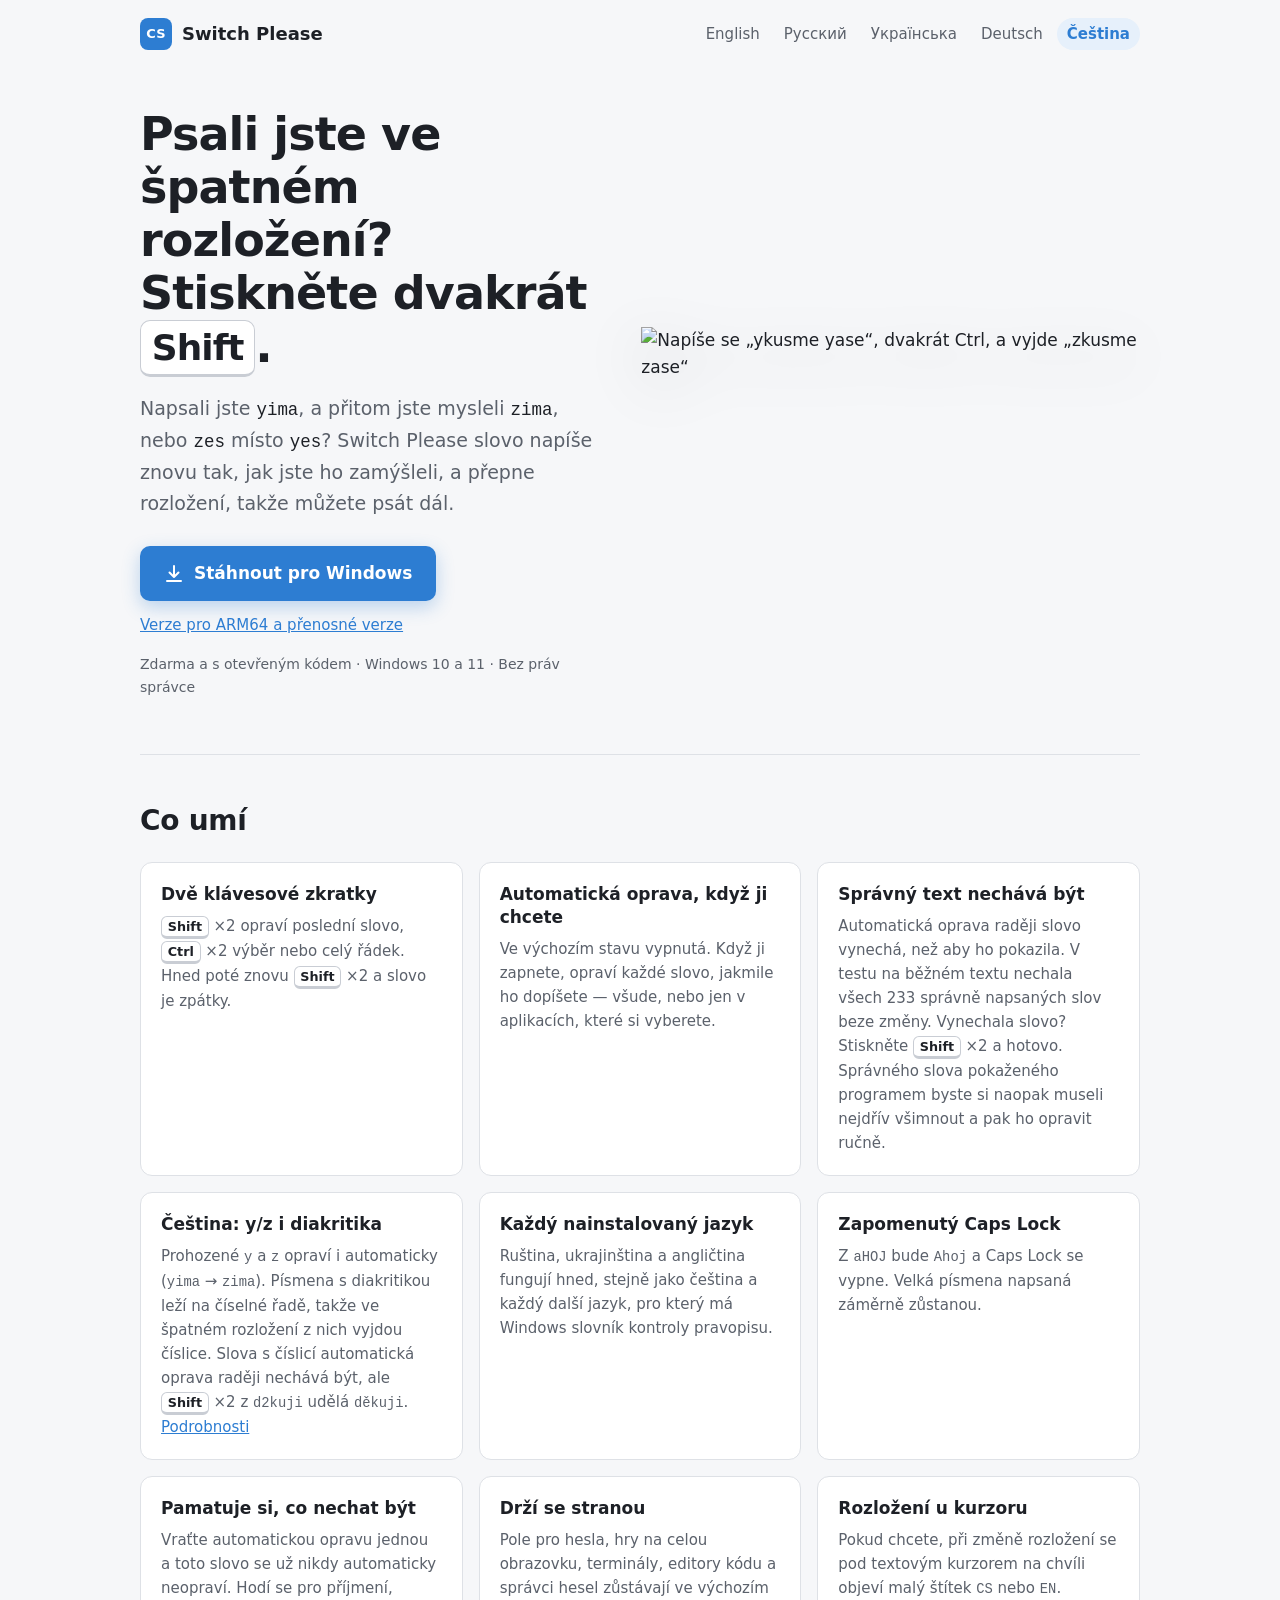
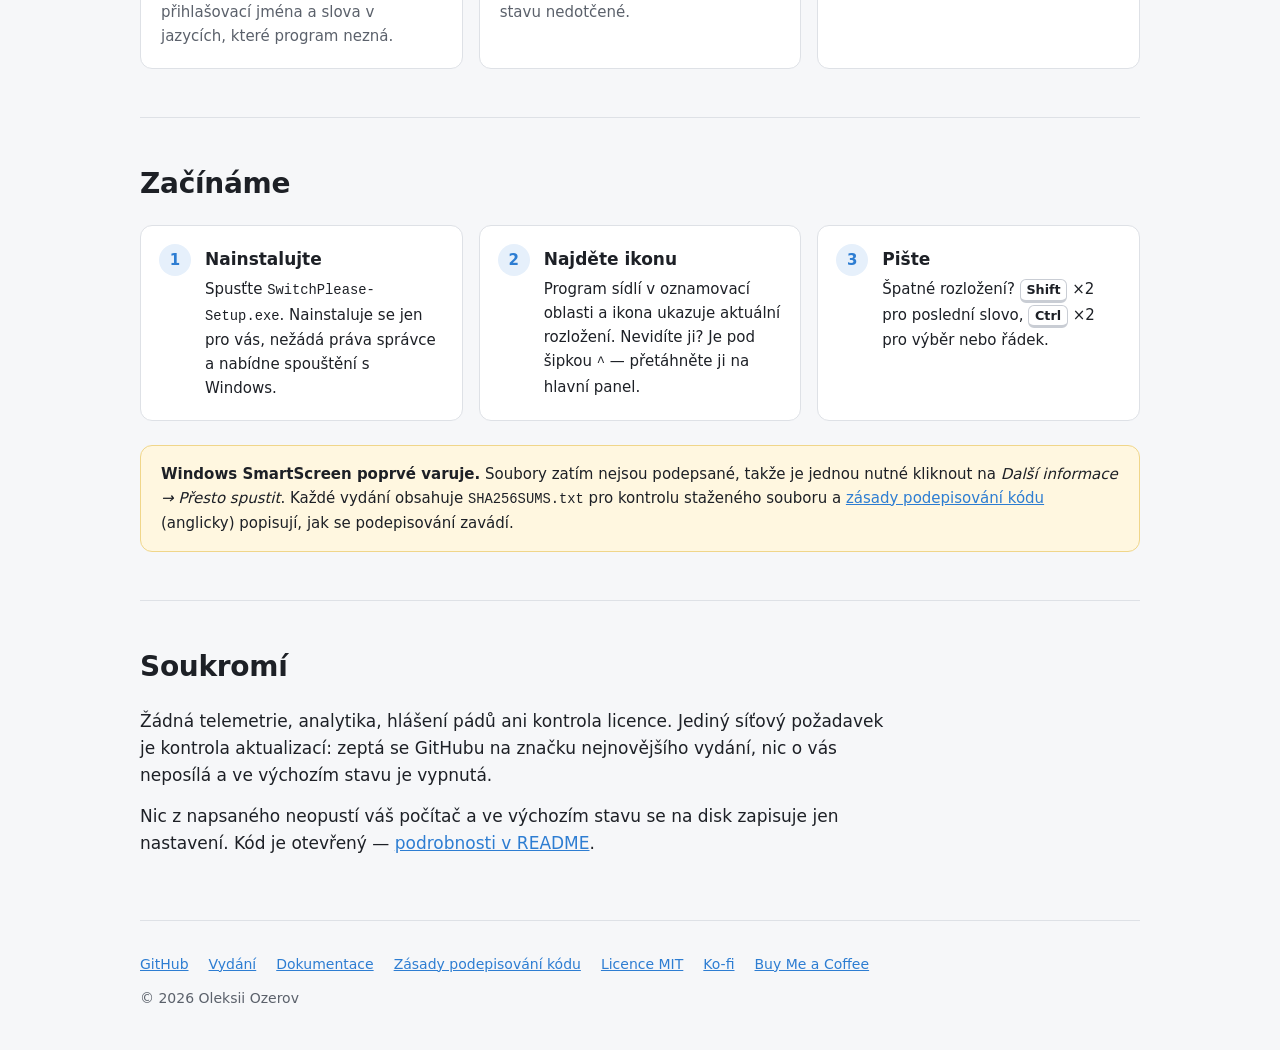
==== site/cs/index.html @ f33a1d44 "Say plainly what a missed word and a spoiled word each cost the typist" ====
<!doctype html>
<html lang="cs">
<head>
<meta charset="utf-8">
<meta name="viewport" content="width=device-width, initial-scale=1">
<meta name="google-site-verification" content="n8A7kf7jkasN96VInCcXb2SZ6gnTZauYquxsC_o03lk">
<title>Switch Please — přepínač rozložení klávesnice pro Windows</title>
<meta name="description" content="Napsali jste yima, a mysleli zima? Stiskněte dvakrát Shift: slovo se napíše znovu tak, jak jste ho zamýšleli, a rozložení se přepne. Zdarma a s otevřeným kódem, pro Windows 10 a 11.">
<link rel="canonical" href="https://marrakesh.github.io/switch-please/cs/">
<link rel="alternate" hreflang="en" href="https://marrakesh.github.io/switch-please/">
<link rel="alternate" hreflang="ru" href="https://marrakesh.github.io/switch-please/ru/">
<link rel="alternate" hreflang="uk" href="https://marrakesh.github.io/switch-please/uk/">
<link rel="alternate" hreflang="de" href="https://marrakesh.github.io/switch-please/de/">
<link rel="alternate" hreflang="cs" href="https://marrakesh.github.io/switch-please/cs/">
<link rel="alternate" hreflang="x-default" href="https://marrakesh.github.io/switch-please/">
<meta property="og:type" content="website">
<meta property="og:locale" content="cs_CZ">
<meta property="og:title" content="Switch Please — přepínač rozložení klávesnice pro Windows">
<meta property="og:description" content="Opraví text napsaný ve špatném rozložení klávesnice. Dvakrát Shift a pište dál.">
<meta property="og:url" content="https://marrakesh.github.io/switch-please/cs/">
<link rel="icon" href="data:image/svg+xml,%3Csvg xmlns='http://www.w3.org/2000/svg' viewBox='0 0 32 32'%3E%3Crect x='1' y='1' width='30' height='30' rx='7' fill='%232D7DD2'/%3E%3Ctext x='16' y='21' font-family='Segoe UI,Arial,sans-serif' font-size='13' font-weight='700' fill='white' text-anchor='middle'%3ECS%3C/text%3E%3C/svg%3E">
<script type="application/ld+json">
{
  "@context": "https://schema.org",
  "@type": "SoftwareApplication",
  "name": "Switch Please",
  "description": "Přepínač rozložení klávesnice pro Windows, který opraví text napsaný ve špatném rozložení. Stiskněte dvakrát Shift: slovo se napíše znovu a rozložení se přepne.",
  "url": "https://marrakesh.github.io/switch-please/cs/",
  "inLanguage": "cs",
  "applicationCategory": "UtilitiesApplication",
  "operatingSystem": "Windows 10, Windows 11",
  "downloadUrl": "https://github.com/marrakesh/switch-please/releases/latest/download/SwitchPlease-Setup.exe",
  "softwareHelp": "https://github.com/marrakesh/switch-please#readme",
  "license": "https://github.com/marrakesh/switch-please/blob/main/LICENSE",
  "isAccessibleForFree": true,
  "offers": { "@type": "Offer", "price": "0", "priceCurrency": "USD" },
  "author": { "@type": "Person", "name": "Oleksii Ozerov" }
}
</script>
<link rel="stylesheet" href="../style.css">
</head>
<body>
<div class="wrap">
  <header class="top">
    <a class="brand" href="./"><span class="logo" aria-hidden="true">CS</span>Switch Please</a>
    <nav aria-label="Jazyk">
      <ul class="languages">
        <li><a href="../" data-language="en" hreflang="en" lang="en">English</a></li>
        <li><a href="../ru/" data-language="ru" hreflang="ru" lang="ru">Русский</a></li>
        <li><a href="../uk/" data-language="uk" hreflang="uk" lang="uk">Українська</a></li>
        <li><a href="../de/" data-language="de" hreflang="de" lang="de">Deutsch</a></li>
        <li><a href="./" data-language="cs" hreflang="cs" aria-current="page">Čeština</a></li>
      </ul>
    </nav>
  </header>

  <main>
    <div class="hero">
      <div>
        <h1>Psali jste ve špatném rozložení? Stiskněte dvakrát <kbd>Shift</kbd>.</h1>
        <p class="lede">Napsali jste <code>yima</code>, a přitom jste mysleli <code>zima</code>, nebo <code>zes</code> místo <code>yes</code>? Switch Please slovo napíše znovu tak, jak jste ho zamýšleli, a přepne rozložení, takže můžete psát dál.</p>
        <div class="actions">
          <a class="download" href="https://github.com/marrakesh/switch-please/releases/latest/download/SwitchPlease-Setup.exe">
            <svg width="20" height="20" viewBox="0 0 20 20" aria-hidden="true"><path d="M10 2v11m0 0-4.5-4.5M10 13l4.5-4.5M3 17h14" fill="none" stroke="currentColor" stroke-width="2" stroke-linecap="round" stroke-linejoin="round"/></svg>
            Stáhnout pro Windows
          </a>
          <a class="other" href="https://github.com/marrakesh/switch-please/releases/latest">Verze pro ARM64 a přenosné verze</a>
        </div>
        <p class="facts">Zdarma a s otevřeným kódem · Windows 10 a 11 · Bez práv správce</p>
      </div>
      <figure class="stage">
        <img src="../demo.cs.svg" width="720" height="220" alt="Napíše se „ykusme yase“, dvakrát Ctrl, a vyjde „zkusme zase“">
      </figure>
    </div>

    <section>
      <h2>Co umí</h2>
      <div class="grid">
        <article class="card">
          <h3>Dvě klávesové zkratky</h3>
          <p><kbd>Shift</kbd> ×2 opraví poslední slovo, <kbd>Ctrl</kbd> ×2 výběr nebo celý řádek. Hned poté znovu <kbd>Shift</kbd> ×2 a slovo je zpátky.</p>
        </article>
        <article class="card">
          <h3>Automatická oprava, když ji chcete</h3>
          <p>Ve výchozím stavu vypnutá. Když ji zapnete, opraví každé slovo, jakmile ho dopíšete — všude, nebo jen v aplikacích, které si vyberete.</p>
        </article>
        <article class="card">
          <h3>Správný text nechává být</h3>
          <p>Automatická oprava raději slovo vynechá, než aby ho pokazila. V testu na běžném textu nechala všech 233 správně napsaných slov beze změny. Vynechala slovo? Stiskněte <kbd>Shift</kbd> ×2 a hotovo. Správného slova pokaženého programem byste si naopak museli nejdřív všimnout a pak ho opravit ručně.</p>
        </article>
        <article class="card">
          <h3>Čeština: y/z i diakritika</h3>
          <p>Prohozené <code>y</code> a <code>z</code> opraví i automaticky (<code>yima</code> → <code>zima</code>). Písmena s diakritikou leží na číselné řadě, takže ve špatném rozložení z nich vyjdou číslice. Slova s číslicí automatická oprava raději nechává být, ale <kbd>Shift</kbd> ×2 z <code>d2kuji</code> udělá <code>děkuji</code>. <a href="https://github.com/marrakesh/switch-please/blob/main/README.cs.md#nejdřív-to-podstatné-pro-češtinu">Podrobnosti</a></p>
        </article>
        <article class="card">
          <h3>Každý nainstalovaný jazyk</h3>
          <p>Ruština, ukrajinština a angličtina fungují hned, stejně jako čeština a každý další jazyk, pro který má Windows slovník kontroly pravopisu.</p>
        </article>
        <article class="card">
          <h3>Zapomenutý Caps Lock</h3>
          <p>Z <code>aHOJ</code> bude <code>Ahoj</code> a Caps Lock se vypne. Velká písmena napsaná záměrně zůstanou.</p>
        </article>
        <article class="card">
          <h3>Pamatuje si, co nechat být</h3>
          <p>Vraťte automatickou opravu jednou a toto slovo se už nikdy automaticky neopraví. Hodí se pro příjmení, přihlašovací jména a slova v jazycích, které program nezná.</p>
        </article>
        <article class="card">
          <h3>Drží se stranou</h3>
          <p>Pole pro hesla, hry na celou obrazovku, terminály, editory kódu a správci hesel zůstávají ve výchozím stavu nedotčené.</p>
        </article>
        <article class="card">
          <h3>Rozložení u kurzoru</h3>
          <p>Pokud chcete, při změně rozložení se pod textovým kurzorem na chvíli objeví malý štítek <code>CS</code> nebo <code>EN</code>.</p>
        </article>
      </div>
    </section>

    <section>
      <h2>Začínáme</h2>
      <ol class="steps">
        <li><strong>Nainstalujte</strong>Spusťte <code>SwitchPlease-Setup.exe</code>. Nainstaluje se jen pro vás, nežádá práva správce a nabídne spouštění s Windows.</li>
        <li><strong>Najděte ikonu</strong>Program sídlí v oznamovací oblasti a ikona ukazuje aktuální rozložení. Nevidíte ji? Je pod šipkou <code>^</code> — přetáhněte ji na hlavní panel.</li>
        <li><strong>Pište</strong>Špatné rozložení? <kbd>Shift</kbd> ×2 pro poslední slovo, <kbd>Ctrl</kbd> ×2 pro výběr nebo řádek.</li>
      </ol>
      <p class="note"><strong>Windows SmartScreen poprvé varuje.</strong> Soubory zatím nejsou podepsané, takže je jednou nutné kliknout na <em>Další informace → Přesto spustit</em>. Každé vydání obsahuje <code>SHA256SUMS.txt</code> pro kontrolu staženého souboru a <a href="https://github.com/marrakesh/switch-please/blob/main/docs/code-signing.md">zásady podepisování kódu</a> (anglicky) popisují, jak se podepisování zavádí.</p>
    </section>

    <section class="privacy">
      <h2>Soukromí</h2>
      <p>Žádná telemetrie, analytika, hlášení pádů ani kontrola licence. Jediný síťový požadavek je kontrola aktualizací: zeptá se GitHubu na značku nejnovějšího vydání, nic o vás neposílá a ve výchozím stavu je vypnutá.</p>
      <p>Nic z napsaného neopustí váš počítač a ve výchozím stavu se na disk zapisuje jen nastavení. Kód je otevřený — <a href="https://github.com/marrakesh/switch-please/blob/main/README.cs.md#soukromí">podrobnosti v README</a>.</p>
    </section>
  </main>

  <footer>
    <ul>
      <li><a href="https://github.com/marrakesh/switch-please">GitHub</a></li>
      <li><a href="https://github.com/marrakesh/switch-please/releases">Vydání</a></li>
      <li><a href="https://github.com/marrakesh/switch-please/blob/main/README.cs.md">Dokumentace</a></li>
      <li><a href="https://github.com/marrakesh/switch-please/blob/main/docs/code-signing.md">Zásady podepisování kódu</a></li>
      <li><a href="https://github.com/marrakesh/switch-please/blob/main/LICENSE">Licence MIT</a></li>
      <li><a href="https://ko-fi.com/marrakeshgtp">Ko-fi</a></li>
      <li><a href="https://www.buymeacoffee.com/marrakesh">Buy Me a Coffee</a></li>
    </ul>
    <p>© 2026 Oleksii Ozerov</p>
  </footer>
</div>
<script>
  document.querySelectorAll("[data-language]").forEach(function (link) {
    link.addEventListener("click", function () {
      try {
        localStorage.setItem("switch-please-language", link.getAttribute("data-language"));
      } catch (e) {
      }
    });
  });
</script>
</body>
</html>
---- site/style.css ----
/*
  The site of Switch Please: one page per language, no scripts beyond remembering the chosen
  language, and nothing loaded from anywhere else. A program whose selling point includes "no
  telemetry" does not get to have a page that phones a font server or an analytics service.

  The accent is the application's own, the blue of the tray icon, and the demonstration is the
  same drawing the READMEs show, copied in from docs/ when the site is built.
*/

:root {
  --accent: #2d7dd2;
  --accent-strong: #1f63ad;
  --accent-soft: #e6f0fb;
  --text: #1d2026;
  --muted: #5b616b;
  --surface: #ffffff;
  --page: #f6f7f9;
  --border: #dee1e6;
  --key: #ffffff;
  --key-edge: #c9cdd4;
  --warning: #fff7e0;
  --warning-border: #f0d68a;
  --radius: 12px;
  color-scheme: light;
}

@media (prefers-color-scheme: dark) {
  :root {
    --accent: #4c9ae8;
    --accent-strong: #6eb0f0;
    --accent-soft: #1d2a3a;
    --text: #e6e8eb;
    --muted: #a3a9b3;
    --surface: #24262a;
    --page: #1b1d21;
    --border: #3c3f45;
    --key: #2f3237;
    --key-edge: #4a4e55;
    --warning: #2e2915;
    --warning-border: #6b5a22;
    color-scheme: dark;
  }
}

* {
  box-sizing: border-box;
}

html {
  -webkit-text-size-adjust: 100%;
}

body {
  margin: 0;
  background: var(--page);
  color: var(--text);
  font: 17px/1.6 "Segoe UI Variable Text", "Segoe UI", system-ui, -apple-system, Roboto, "Helvetica Neue", Arial, sans-serif;
}

a {
  color: var(--accent);
}

a:hover {
  color: var(--accent-strong);
}

.wrap {
  max-width: 1040px;
  margin: 0 auto;
  padding: 0 20px;
}

/* Header */

.top {
  display: flex;
  align-items: center;
  justify-content: space-between;
  gap: 16px;
  flex-wrap: wrap;
  padding: 18px 0;
}

.brand {
  display: inline-flex;
  align-items: center;
  gap: 10px;
  color: var(--text);
  font-weight: 600;
  font-size: 18px;
  text-decoration: none;
}

.brand:hover {
  color: var(--text);
}

.logo {
  display: inline-grid;
  place-items: center;
  width: 32px;
  height: 32px;
  border-radius: 8px;
  background: #2d7dd2;
  color: #fff;
  font-size: 13px;
  font-weight: 700;
  letter-spacing: 0.02em;
}

.languages {
  display: flex;
  flex-wrap: wrap;
  gap: 4px;
  margin: 0;
  padding: 0;
  list-style: none;
  font-size: 15px;
}

.languages a {
  display: block;
  padding: 4px 10px;
  border-radius: 999px;
  color: var(--muted);
  text-decoration: none;
}

.languages a:hover {
  background: var(--accent-soft);
  color: var(--text);
}

.languages a[aria-current="page"] {
  background: var(--accent-soft);
  color: var(--accent);
  font-weight: 600;
}

/* First screen */

.hero {
  display: grid;
  grid-template-columns: minmax(0, 1fr) minmax(0, 1.1fr);
  gap: 48px;
  align-items: center;
  padding: 40px 0 56px;
}

.hero h1 {
  margin: 0 0 16px;
  font-size: clamp(32px, 5vw, 46px);
  line-height: 1.15;
  letter-spacing: -0.02em;
}

.lede {
  margin: 0 0 28px;
  color: var(--muted);
  font-size: 19px;
}

.lede code {
  color: var(--text);
}

.actions {
  display: flex;
  flex-wrap: wrap;
  align-items: center;
  gap: 12px 20px;
}

.download {
  display: inline-flex;
  align-items: center;
  gap: 10px;
  padding: 14px 24px;
  border-radius: 10px;
  background: #2d7dd2;
  color: #fff;
  font-weight: 600;
  text-decoration: none;
  box-shadow: 0 6px 18px rgba(45, 125, 210, 0.3);
}

.download:hover {
  background: #1f63ad;
  color: #fff;
}

.download svg {
  flex: none;
}

.other {
  font-size: 15px;
}

.facts {
  margin: 16px 0 0;
  color: var(--muted);
  font-size: 14px;
}

.stage {
  margin: 0;
}

/* The demonstration draws its own window, rounded corners included, so the shadow follows
   its shape rather than a box around it. */
.stage img {
  display: block;
  width: 100%;
  height: auto;
  filter: drop-shadow(0 16px 28px rgba(0, 0, 0, 0.22));
}

kbd {
  display: inline-block;
  min-width: 1.6em;
  padding: 0 0.45em;
  border: 1px solid var(--key-edge);
  border-bottom-width: 3px;
  border-radius: 6px;
  background: var(--key);
  color: var(--text);
  font: inherit;
  font-size: 0.85em;
  font-weight: 600;
  line-height: 1.5;
  text-align: center;
  white-space: nowrap;
}

h1 kbd {
  padding: 0 0.3em;
  border-radius: 10px;
  font-size: 0.78em;
  vertical-align: 0.06em;
}

code {
  font-family: Consolas, "Cascadia Mono", ui-monospace, monospace;
  font-size: 0.92em;
}

/* Sections */

section {
  padding: 48px 0;
  border-top: 1px solid var(--border);
}

h2 {
  margin: 0 0 24px;
  font-size: 28px;
  line-height: 1.25;
  letter-spacing: -0.01em;
}

.grid {
  display: grid;
  grid-template-columns: repeat(3, minmax(0, 1fr));
  gap: 16px;
}

.card {
  padding: 20px;
  border: 1px solid var(--border);
  border-radius: var(--radius);
  background: var(--surface);
}

.card h3 {
  margin: 0 0 8px;
  font-size: 17px;
  line-height: 1.35;
}

.card p {
  margin: 0;
  color: var(--muted);
  font-size: 15px;
}

.steps {
  display: grid;
  grid-template-columns: repeat(3, minmax(0, 1fr));
  gap: 16px;
  margin: 0;
  padding: 0;
  list-style: none;
  counter-reset: step;
}

.steps li {
  position: relative;
  padding: 20px 20px 20px 64px;
  border: 1px solid var(--border);
  border-radius: var(--radius);
  background: var(--surface);
  font-size: 15px;
  counter-increment: step;
}

.steps li::before {
  content: counter(step);
  position: absolute;
  top: 18px;
  left: 18px;
  display: grid;
  place-items: center;
  width: 32px;
  height: 32px;
  border-radius: 50%;
  background: var(--accent-soft);
  color: var(--accent);
  font-weight: 700;
}

.steps strong {
  display: block;
  margin-bottom: 4px;
  font-size: 17px;
}

.note {
  margin: 24px 0 0;
  padding: 16px 20px;
  border: 1px solid var(--warning-border);
  border-radius: var(--radius);
  background: var(--warning);
  font-size: 15px;
}

.privacy p {
  max-width: 760px;
  margin: 0 0 14px;
}

/* Footer */

footer {
  padding: 32px 0 48px;
  border-top: 1px solid var(--border);
  color: var(--muted);
  font-size: 14px;
}

footer ul {
  display: flex;
  flex-wrap: wrap;
  gap: 8px 20px;
  margin: 0 0 12px;
  padding: 0;
  list-style: none;
}

footer p {
  margin: 0;
}

@media (max-width: 820px) {
  .hero {
    grid-template-columns: minmax(0, 1fr);
    gap: 32px;
    padding: 24px 0 40px;
  }

  .grid {
    grid-template-columns: repeat(2, minmax(0, 1fr));
  }

  .steps {
    grid-template-columns: minmax(0, 1fr);
  }
}

@media (max-width: 480px) {
  .wrap {
    padding: 0 16px;
  }

  .lede {
    font-size: 17px;
  }

  .download {
    width: 100%;
    justify-content: center;
  }

  .grid {
    grid-template-columns: minmax(0, 1fr);
  }

  section {
    padding: 36px 0;
  }
}
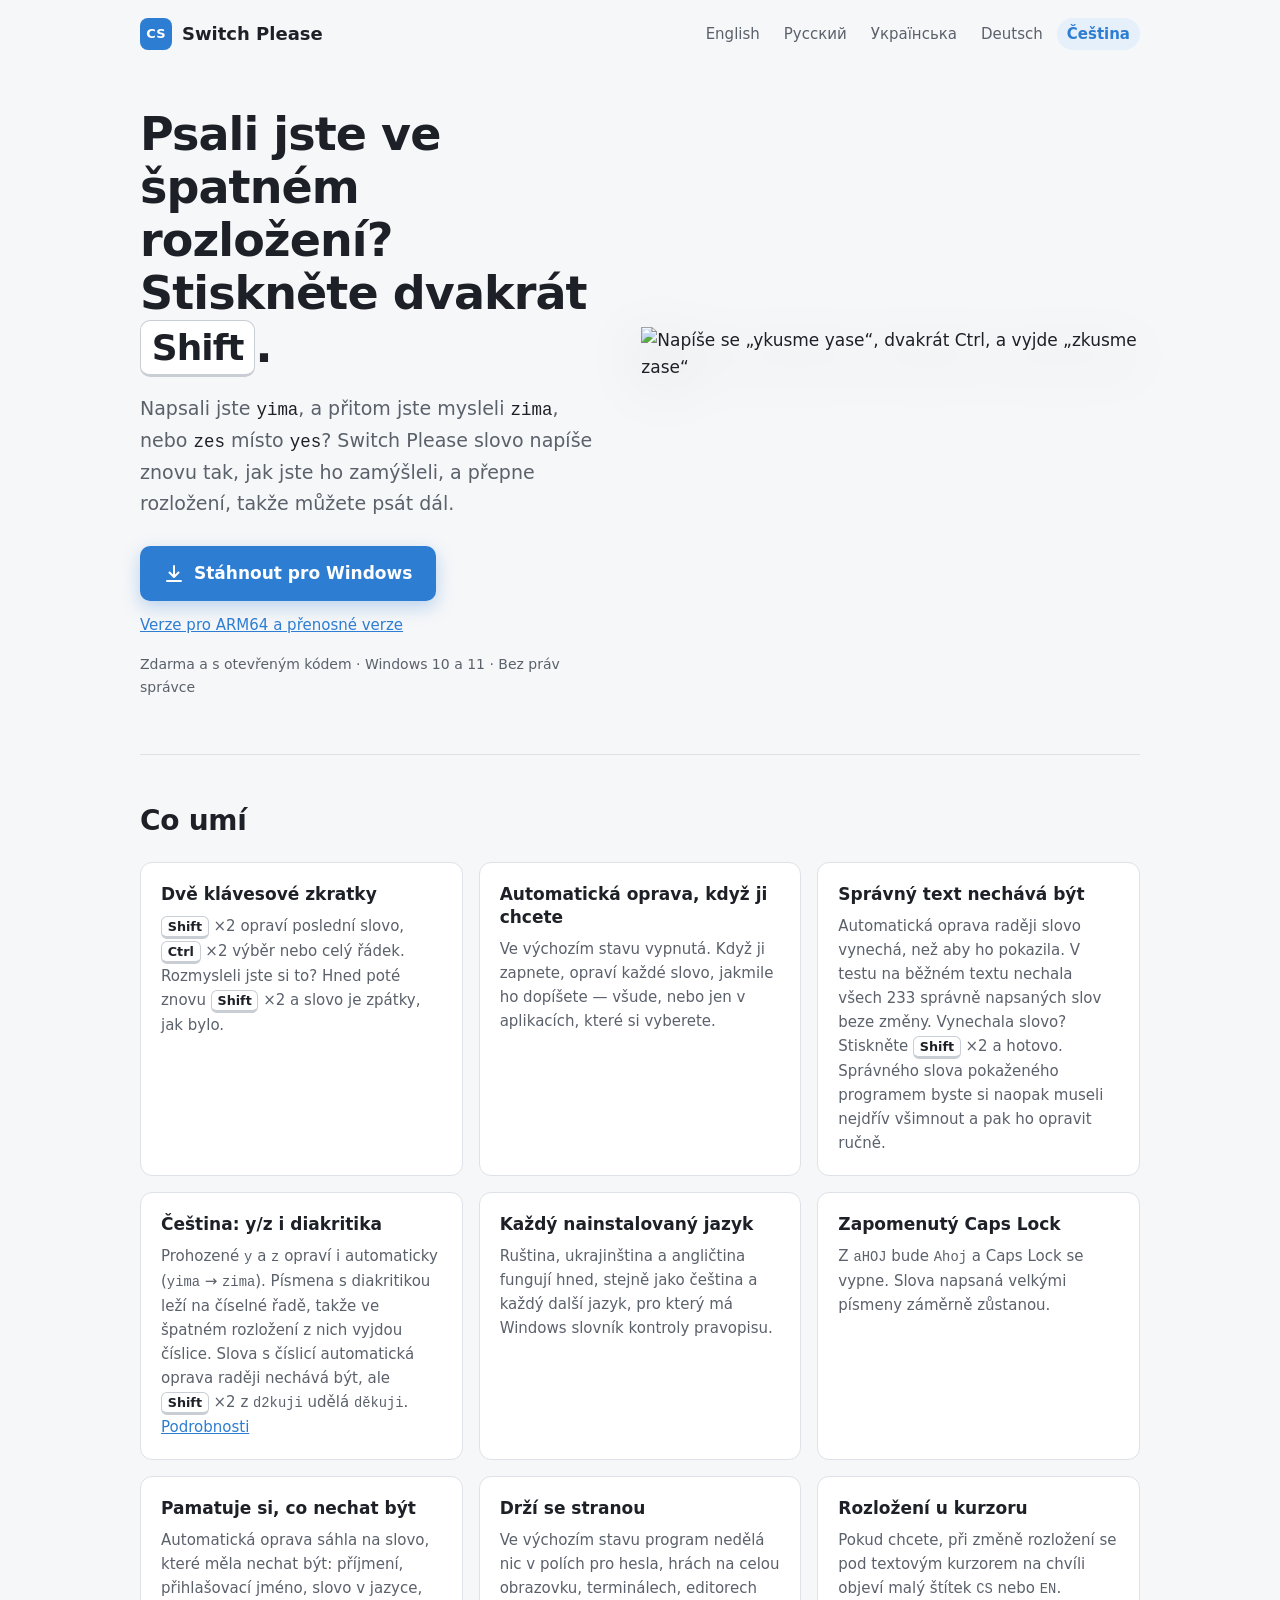
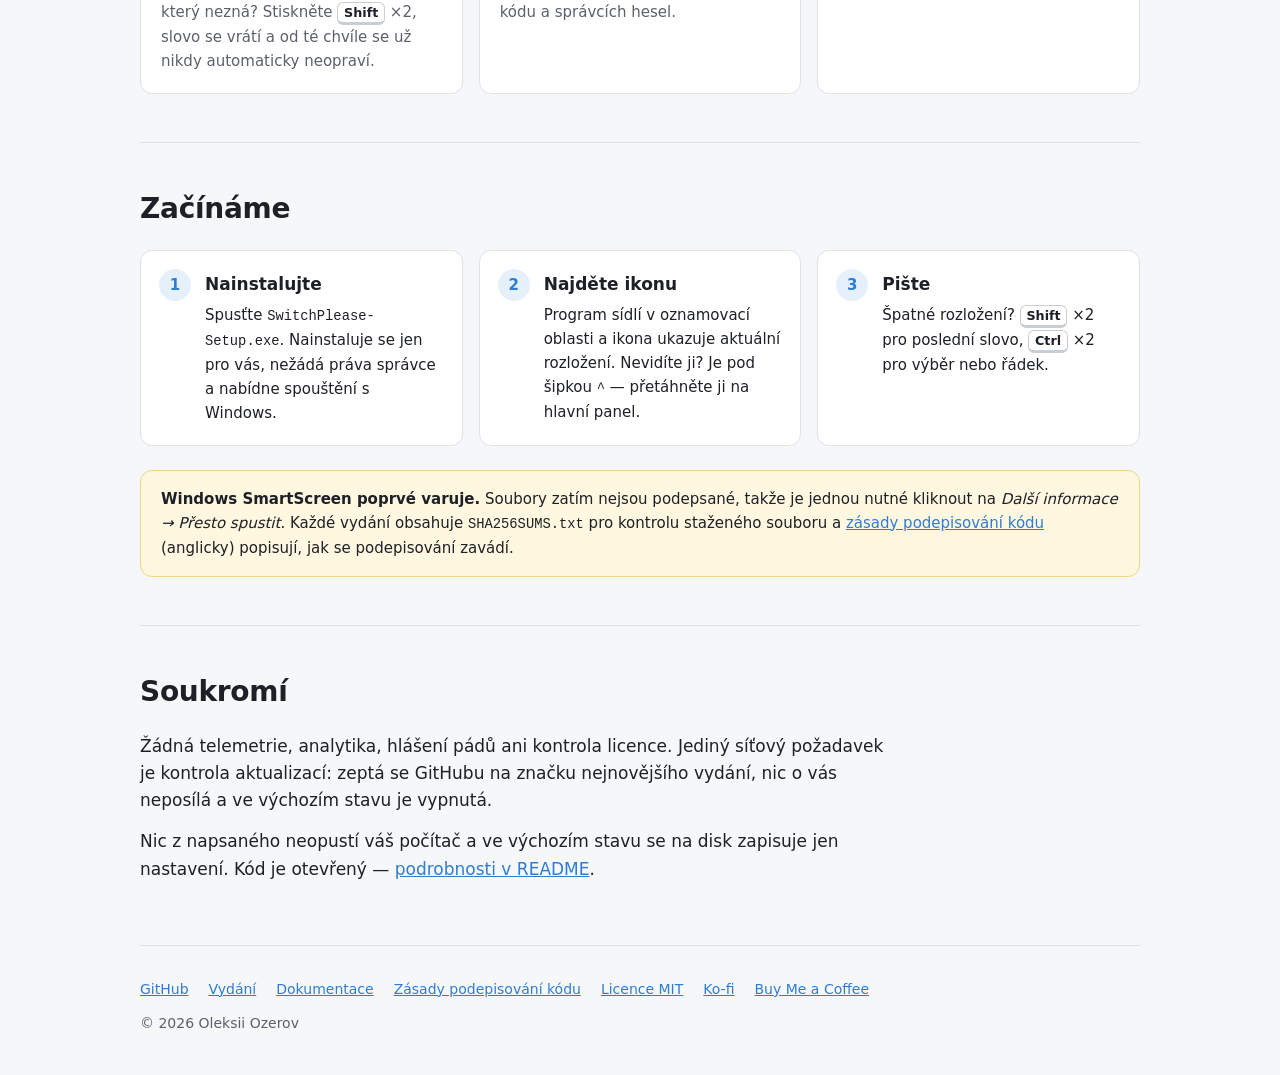
==== commit fa591a3e: "Say how a learned exception is made, and tidy three more cards" ====
--- a/site/cs/index.html
+++ b/site/cs/index.html
@@ -78,7 +78,7 @@
       <div class="grid">
         <article class="card">
           <h3>Dvě klávesové zkratky</h3>
-          <p><kbd>Shift</kbd> ×2 opraví poslední slovo, <kbd>Ctrl</kbd> ×2 výběr nebo celý řádek. Hned poté znovu <kbd>Shift</kbd> ×2 a slovo je zpátky.</p>
+          <p><kbd>Shift</kbd> ×2 opraví poslední slovo, <kbd>Ctrl</kbd> ×2 výběr nebo celý řádek. Rozmysleli jste si to? Hned poté znovu <kbd>Shift</kbd> ×2 a slovo je zpátky, jak bylo.</p>
         </article>
         <article class="card">
           <h3>Automatická oprava, když ji chcete</h3>
@@ -98,15 +98,15 @@
         </article>
         <article class="card">
           <h3>Zapomenutý Caps Lock</h3>
-          <p>Z <code>aHOJ</code> bude <code>Ahoj</code> a Caps Lock se vypne. Velká písmena napsaná záměrně zůstanou.</p>
+          <p>Z <code>aHOJ</code> bude <code>Ahoj</code> a Caps Lock se vypne. Slova napsaná velkými písmeny záměrně zůstanou.</p>
         </article>
         <article class="card">
           <h3>Pamatuje si, co nechat být</h3>
-          <p>Vraťte automatickou opravu jednou a toto slovo se už nikdy automaticky neopraví. Hodí se pro příjmení, přihlašovací jména a slova v jazycích, které program nezná.</p>
+          <p>Automatická oprava sáhla na slovo, které měla nechat být: příjmení, přihlašovací jméno, slovo v jazyce, který nezná? Stiskněte <kbd>Shift</kbd> ×2, slovo se vrátí a od té chvíle se už nikdy automaticky neopraví.</p>
         </article>
         <article class="card">
           <h3>Drží se stranou</h3>
-          <p>Pole pro hesla, hry na celou obrazovku, terminály, editory kódu a správci hesel zůstávají ve výchozím stavu nedotčené.</p>
+          <p>Ve výchozím stavu program nedělá nic v polích pro hesla, hrách na celou obrazovku, terminálech, editorech kódu a správcích hesel.</p>
         </article>
         <article class="card">
           <h3>Rozložení u kurzoru</h3>
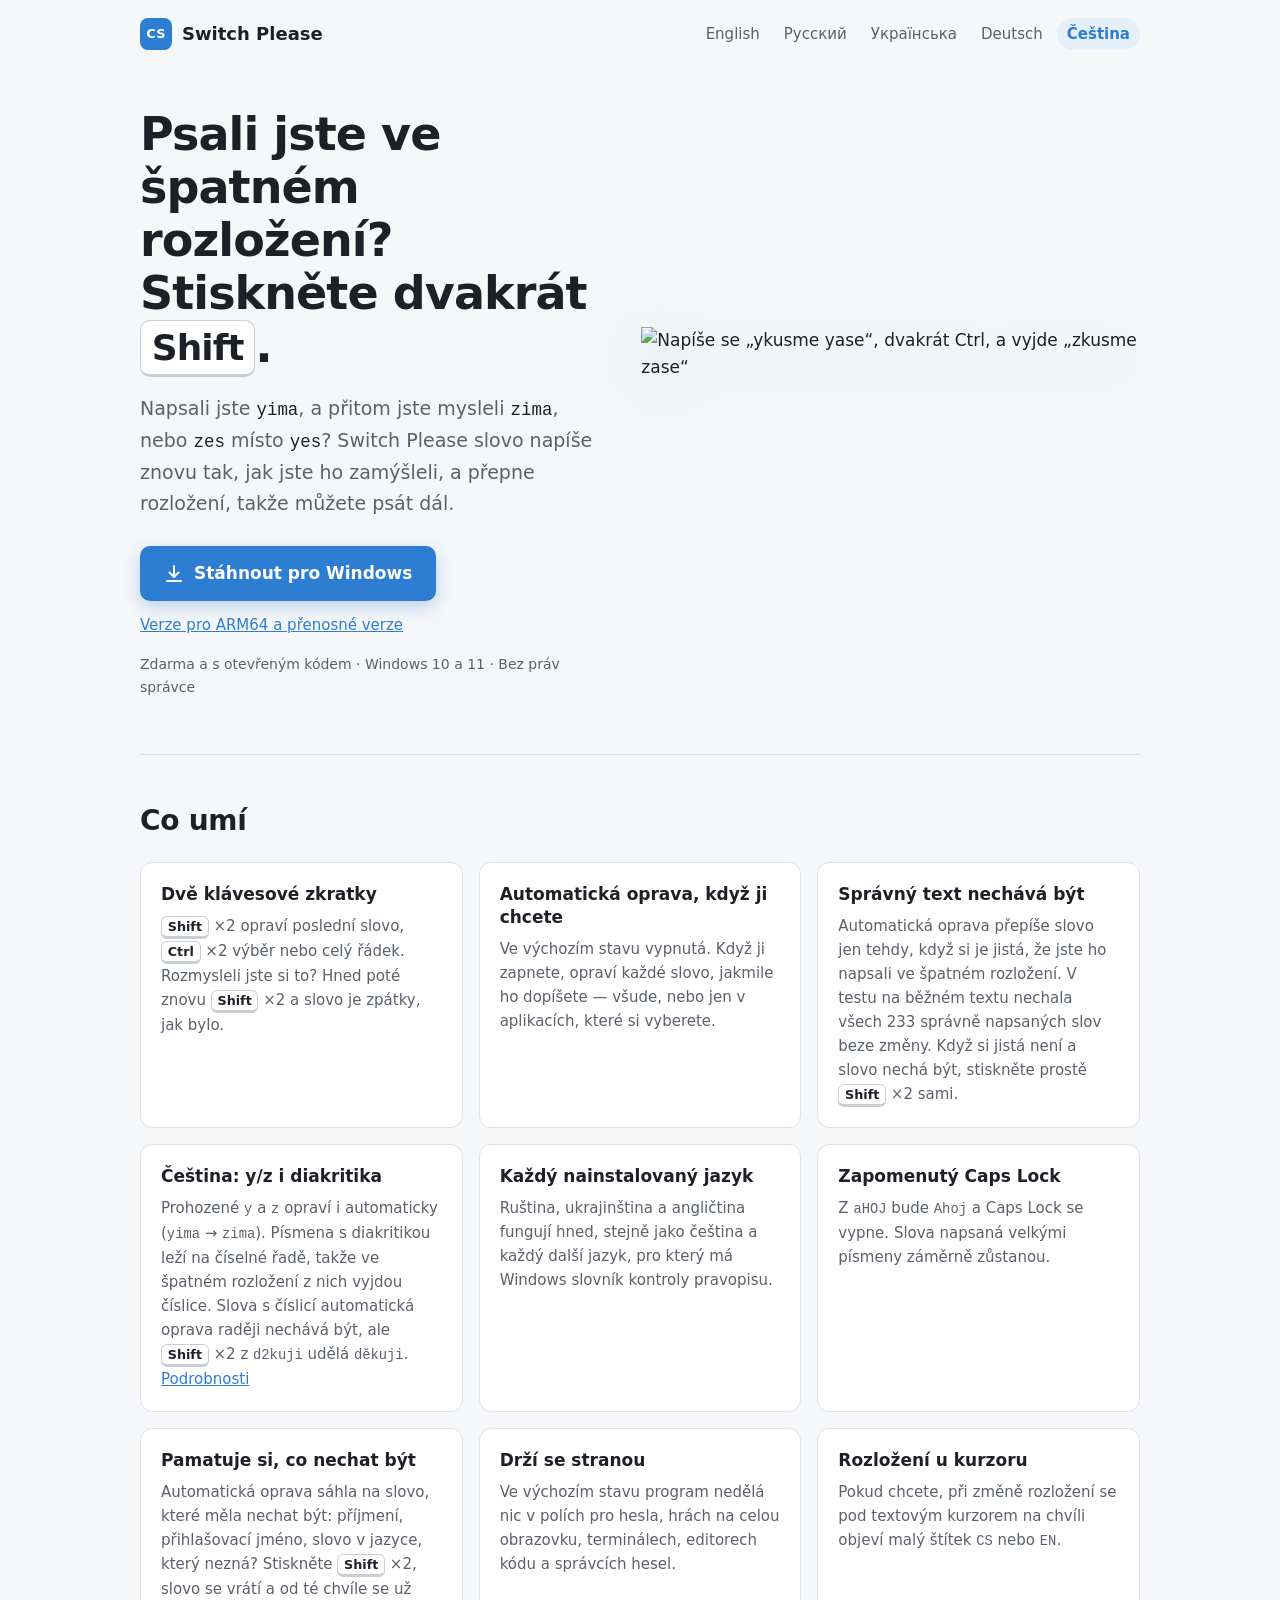
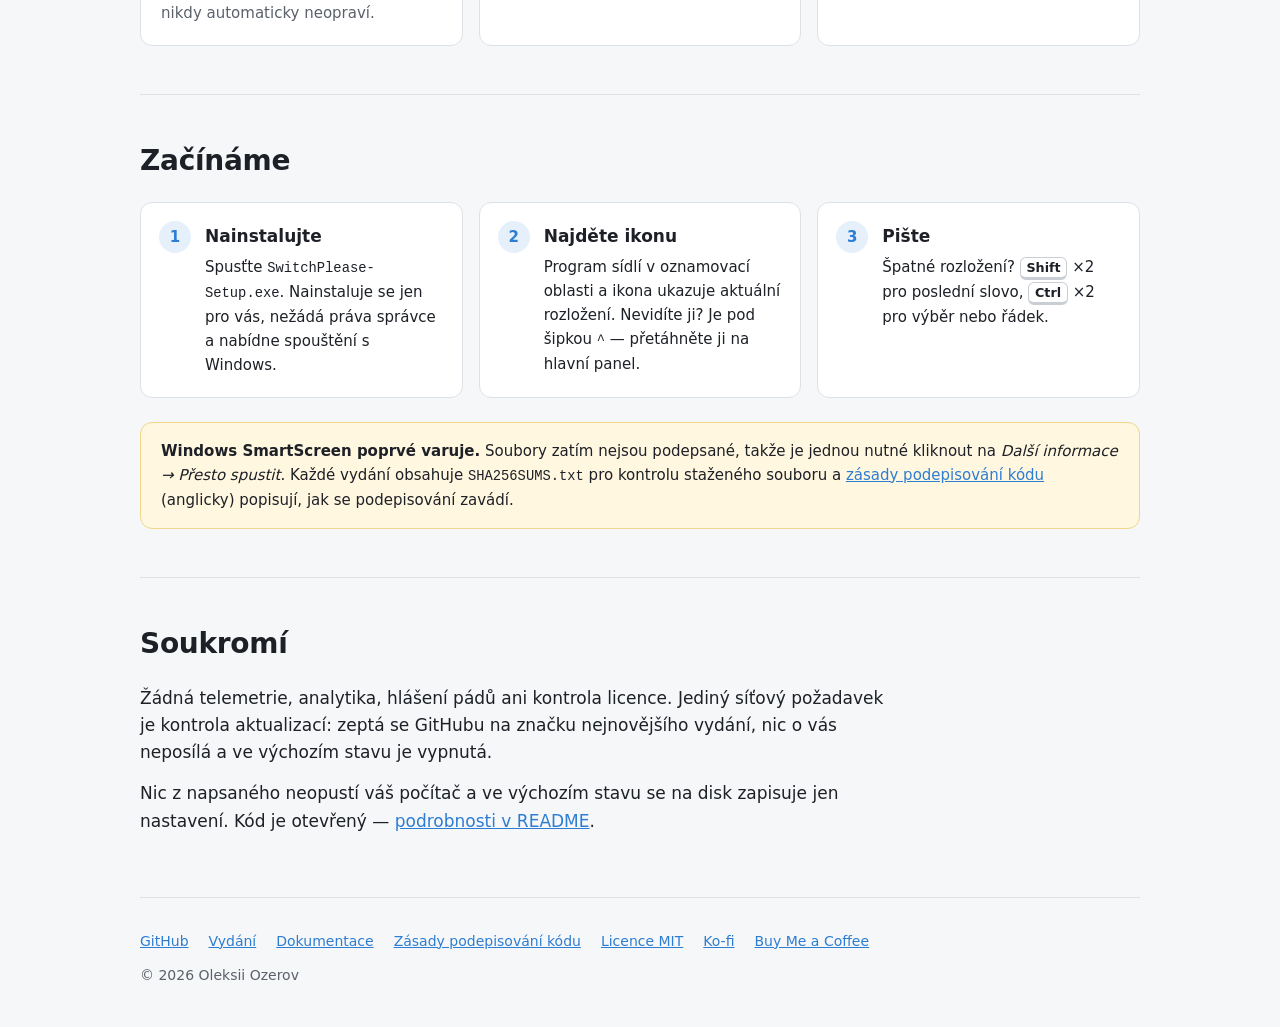
==== commit 76c850ee: "Describe cautious correction by when it acts, not by what a mistake costs" ====
--- a/site/cs/index.html
+++ b/site/cs/index.html
@@ -86,7 +86,7 @@
         </article>
         <article class="card">
           <h3>Správný text nechává být</h3>
-          <p>Automatická oprava raději slovo vynechá, než aby ho pokazila. V testu na běžném textu nechala všech 233 správně napsaných slov beze změny. Vynechala slovo? Stiskněte <kbd>Shift</kbd> ×2 a hotovo. Správného slova pokaženého programem byste si naopak museli nejdřív všimnout a pak ho opravit ručně.</p>
+          <p>Automatická oprava přepíše slovo jen tehdy, když si je jistá, že jste ho napsali ve špatném rozložení. V testu na běžném textu nechala všech 233 správně napsaných slov beze změny. Když si jistá není a slovo nechá být, stiskněte prostě <kbd>Shift</kbd> ×2 sami.</p>
         </article>
         <article class="card">
           <h3>Čeština: y/z i diakritika</h3>
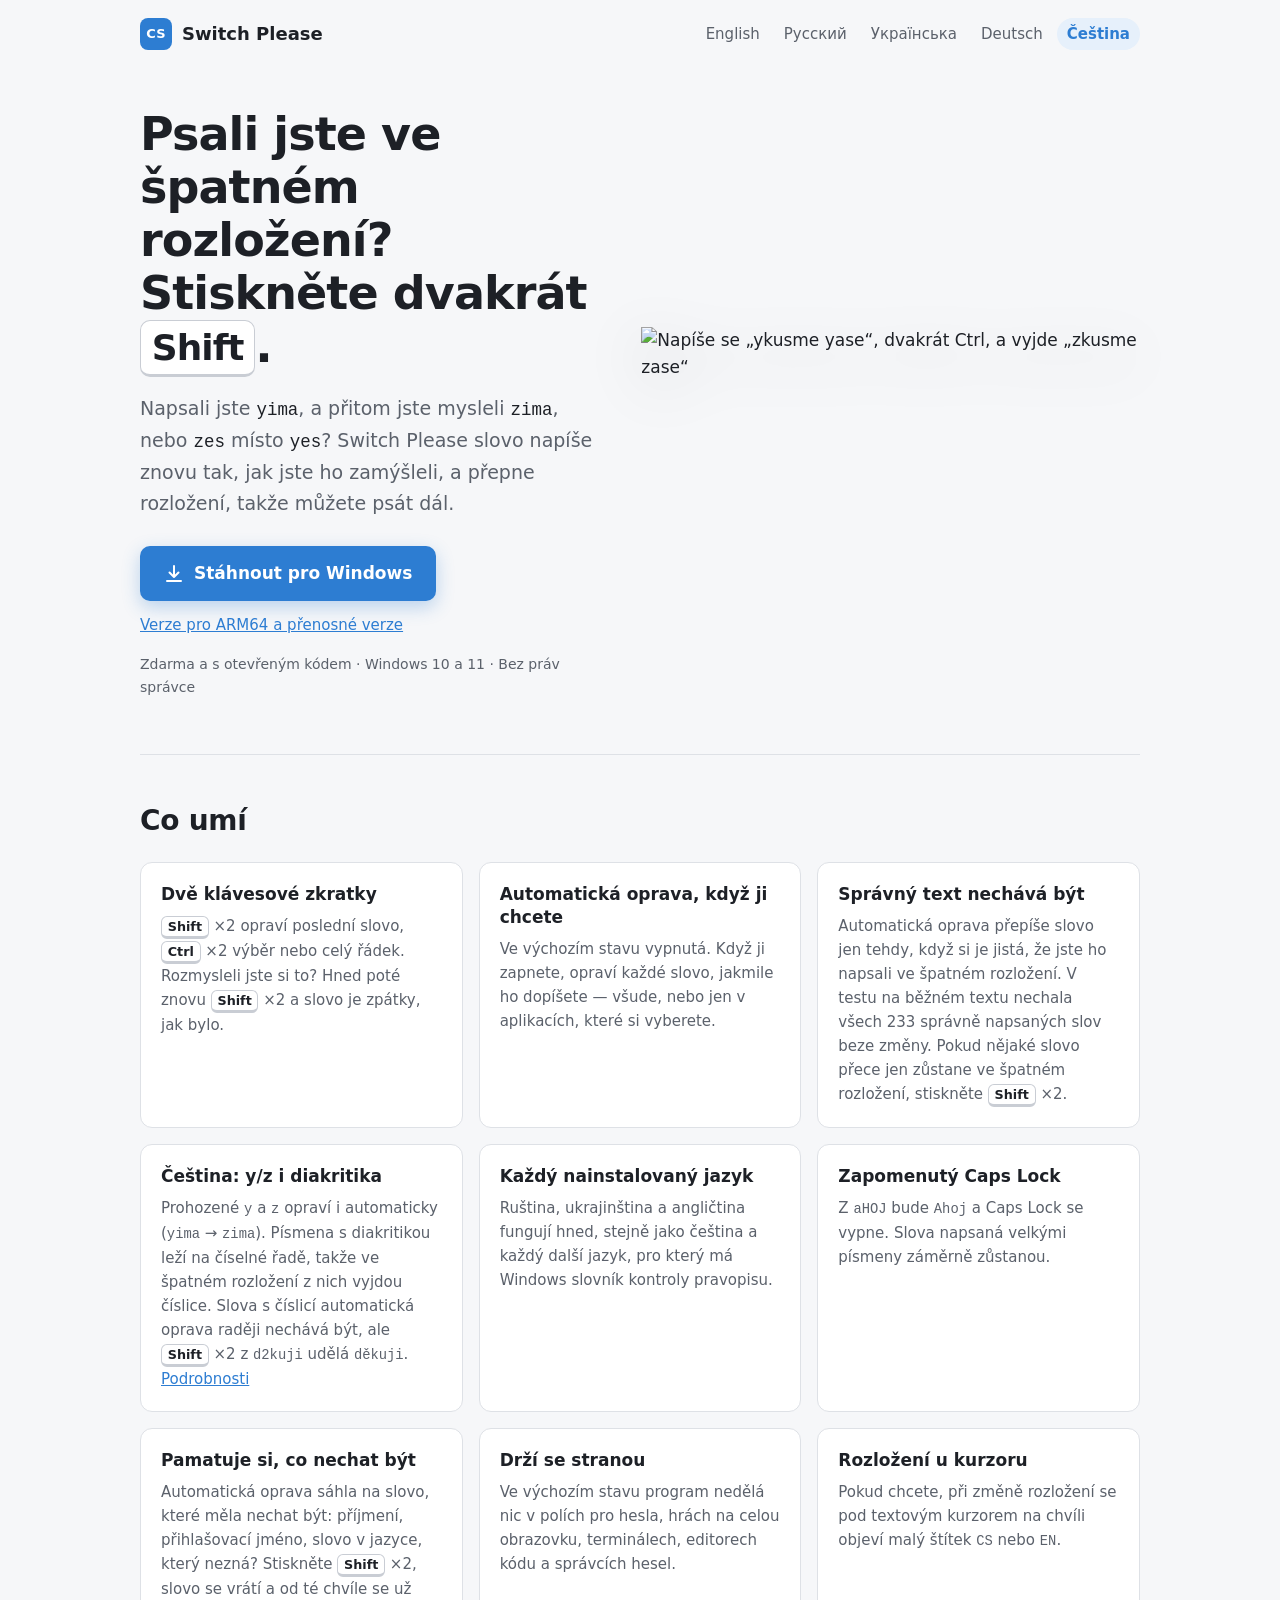
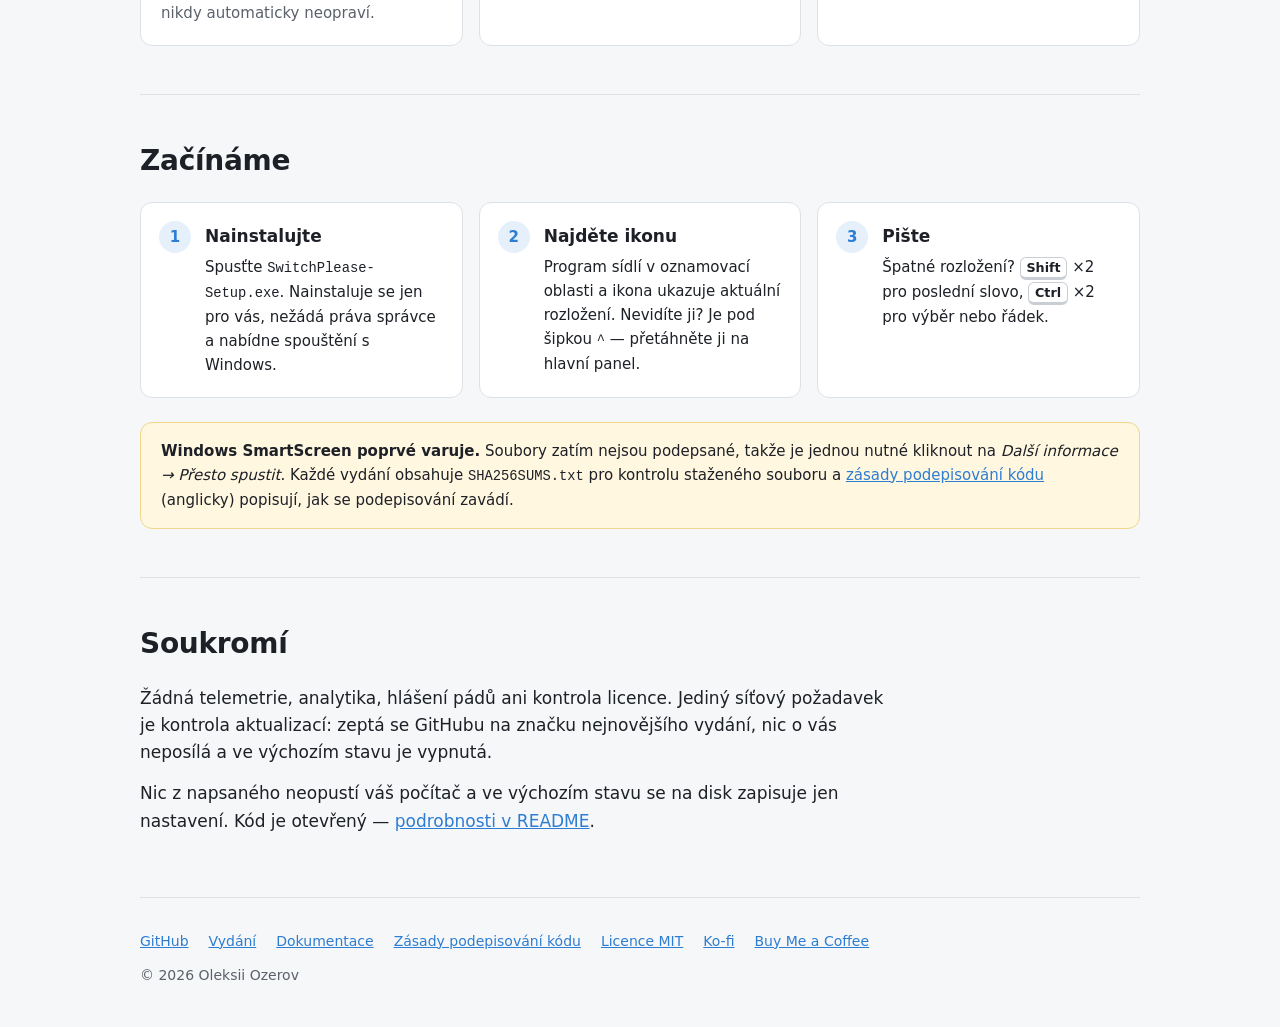
==== commit 39d0ead1: "End the cautious-correction card with the hotkey, not with doubt" ====
--- a/site/cs/index.html
+++ b/site/cs/index.html
@@ -86,7 +86,7 @@
         </article>
         <article class="card">
           <h3>Správný text nechává být</h3>
-          <p>Automatická oprava přepíše slovo jen tehdy, když si je jistá, že jste ho napsali ve špatném rozložení. V testu na běžném textu nechala všech 233 správně napsaných slov beze změny. Když si jistá není a slovo nechá být, stiskněte prostě <kbd>Shift</kbd> ×2 sami.</p>
+          <p>Automatická oprava přepíše slovo jen tehdy, když si je jistá, že jste ho napsali ve špatném rozložení. V testu na běžném textu nechala všech 233 správně napsaných slov beze změny. Pokud nějaké slovo přece jen zůstane ve špatném rozložení, stiskněte <kbd>Shift</kbd> ×2.</p>
         </article>
         <article class="card">
           <h3>Čeština: y/z i diakritika</h3>
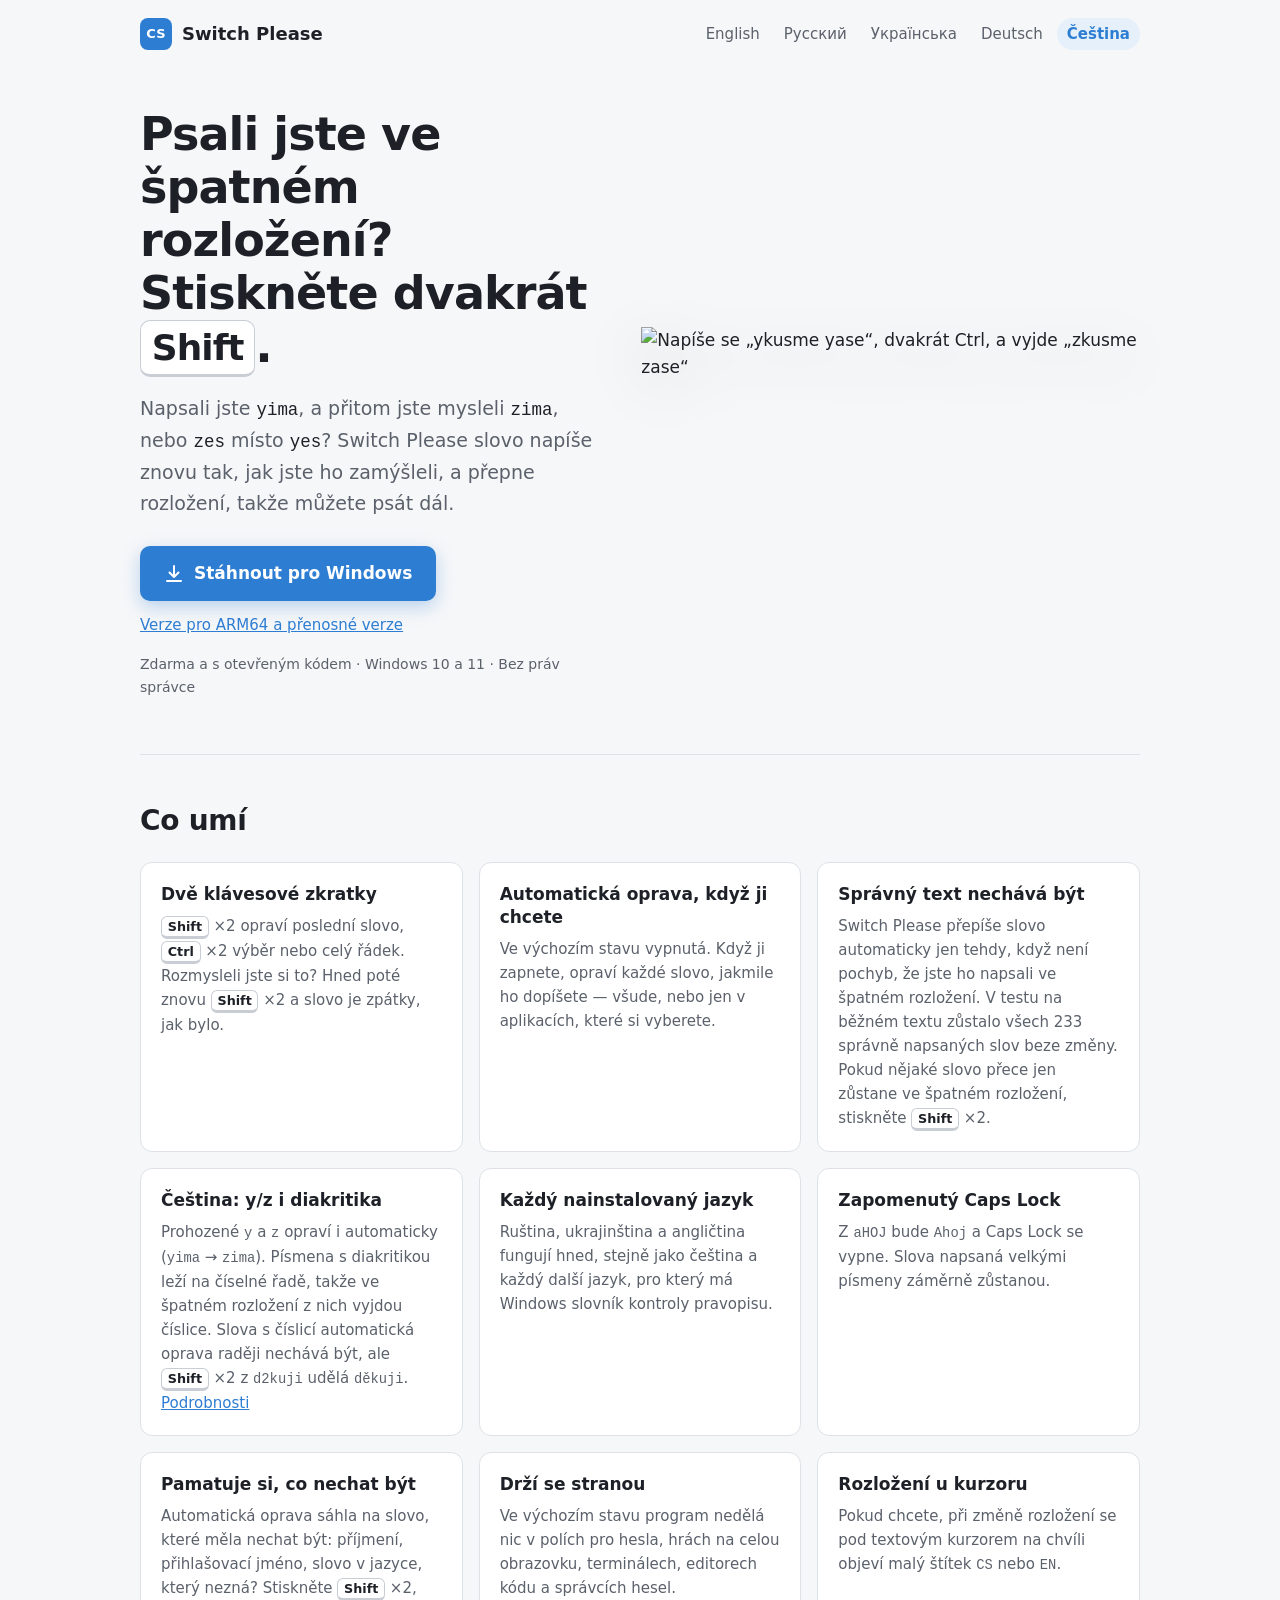
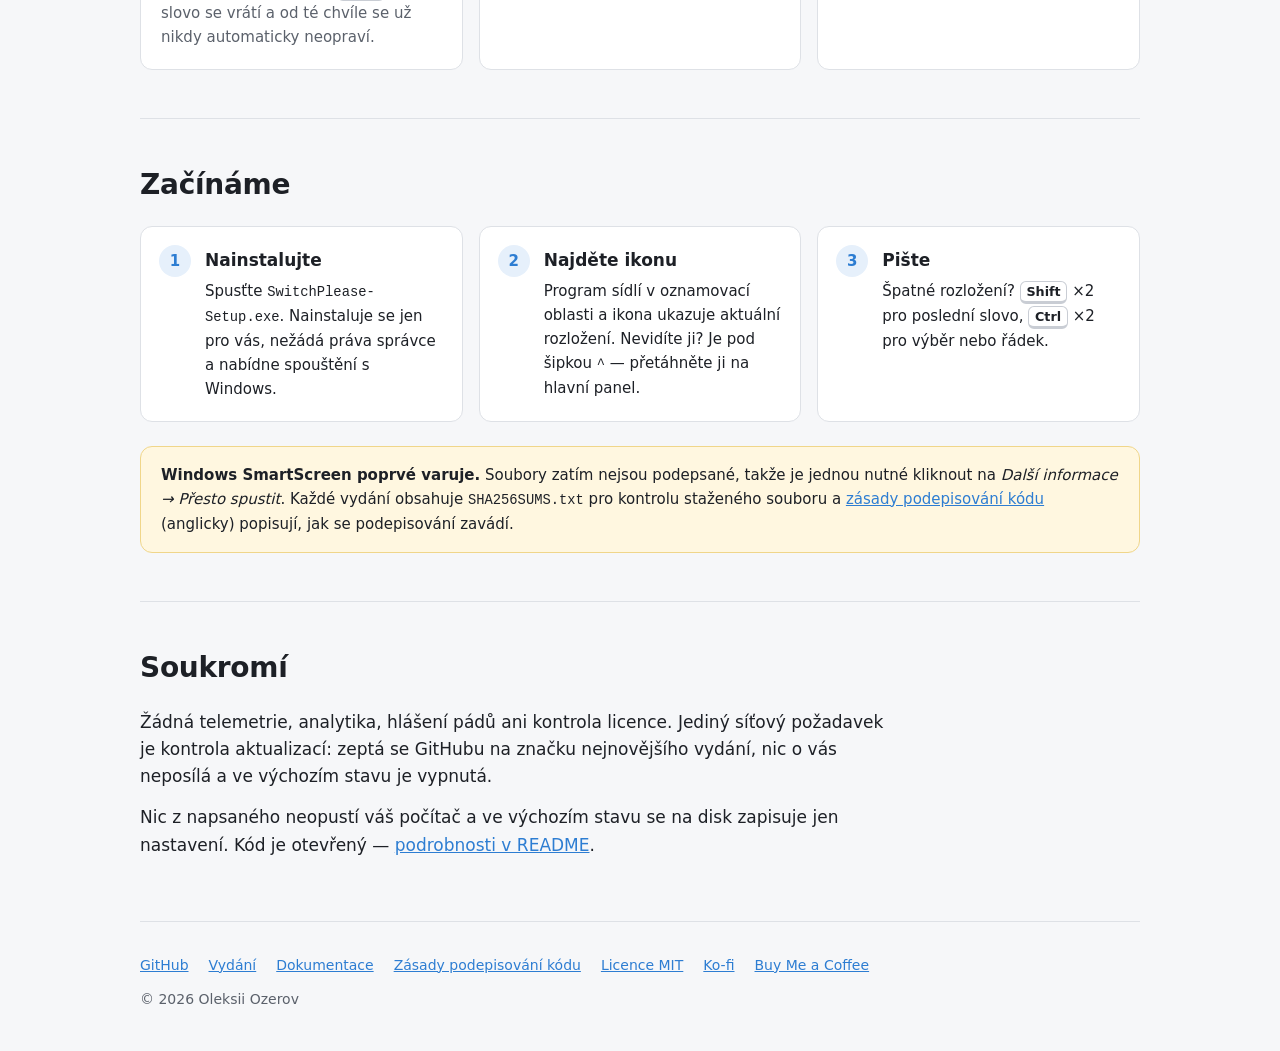
==== commit 319b5293: "Name Switch Please in the cautious-correction card instead of saying it" ====
--- a/site/cs/index.html
+++ b/site/cs/index.html
@@ -86,7 +86,7 @@
         </article>
         <article class="card">
           <h3>Správný text nechává být</h3>
-          <p>Automatická oprava přepíše slovo jen tehdy, když si je jistá, že jste ho napsali ve špatném rozložení. V testu na běžném textu nechala všech 233 správně napsaných slov beze změny. Pokud nějaké slovo přece jen zůstane ve špatném rozložení, stiskněte <kbd>Shift</kbd> ×2.</p>
+          <p>Switch Please přepíše slovo automaticky jen tehdy, když není pochyb, že jste ho napsali ve špatném rozložení. V testu na běžném textu zůstalo všech 233 správně napsaných slov beze změny. Pokud nějaké slovo přece jen zůstane ve špatném rozložení, stiskněte <kbd>Shift</kbd> ×2.</p>
         </article>
         <article class="card">
           <h3>Čeština: y/z i diakritika</h3>
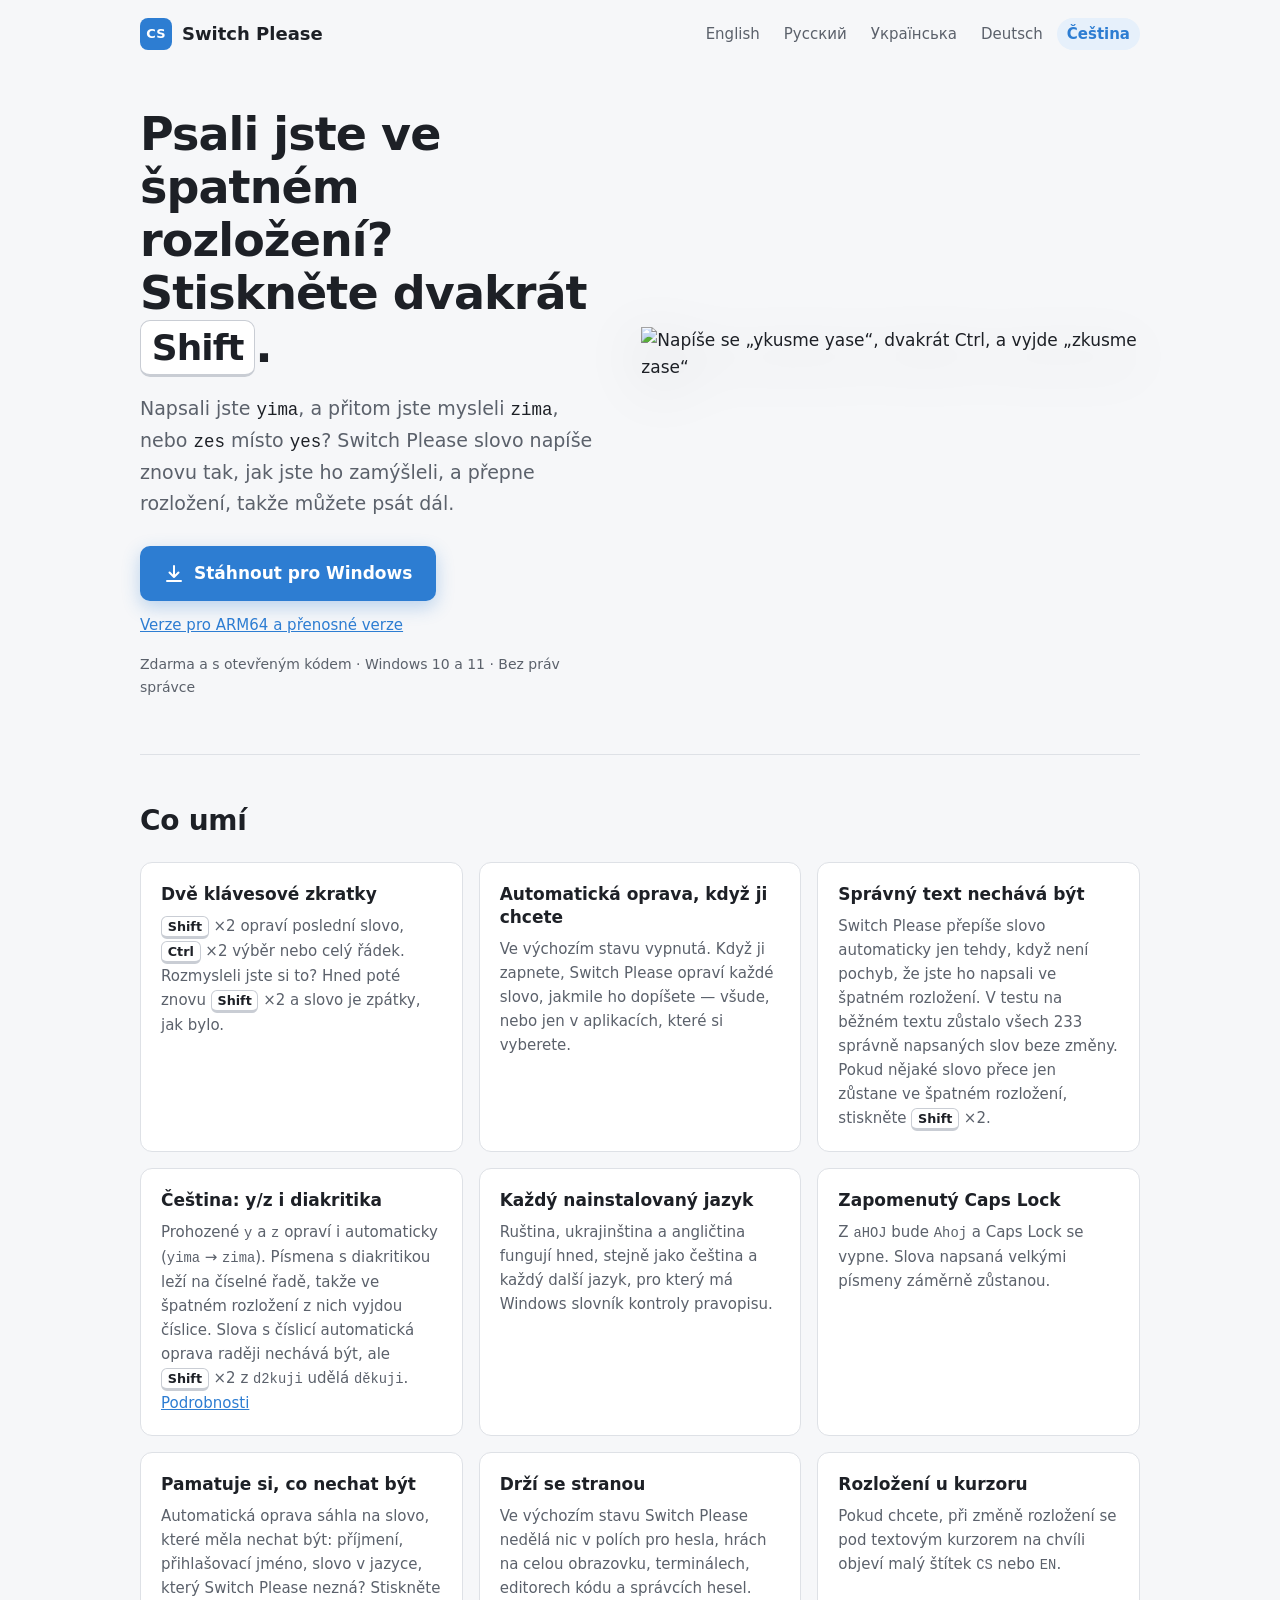
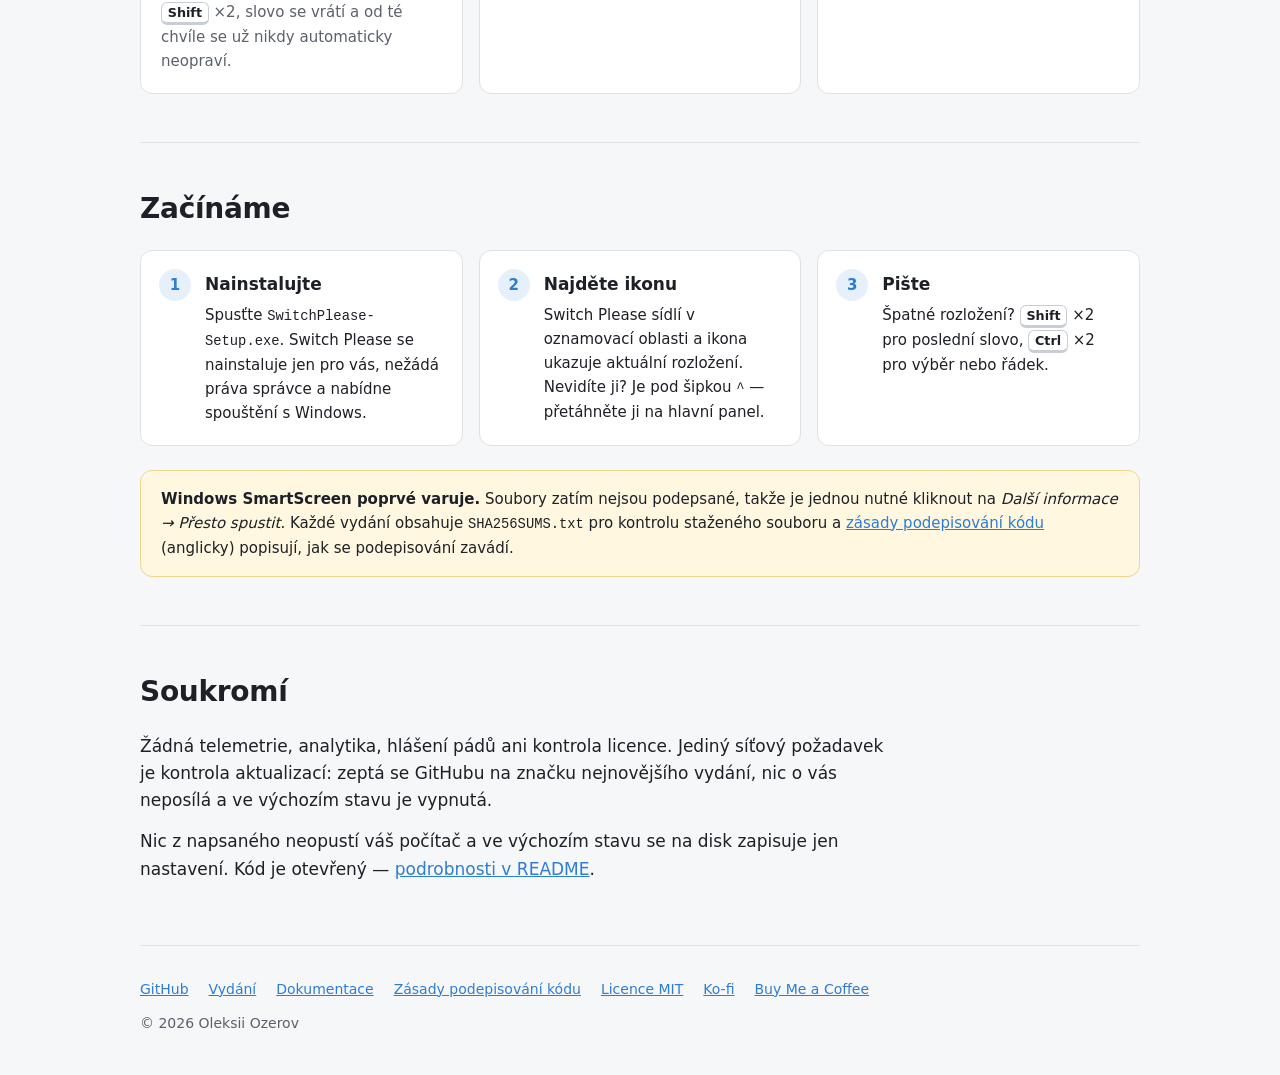
==== commit b31d69d4: "Call the program by its name across the site" ====
--- a/site/cs/index.html
+++ b/site/cs/index.html
@@ -82,7 +82,7 @@
         </article>
         <article class="card">
           <h3>Automatická oprava, když ji chcete</h3>
-          <p>Ve výchozím stavu vypnutá. Když ji zapnete, opraví každé slovo, jakmile ho dopíšete — všude, nebo jen v aplikacích, které si vyberete.</p>
+          <p>Ve výchozím stavu vypnutá. Když ji zapnete, Switch Please opraví každé slovo, jakmile ho dopíšete — všude, nebo jen v aplikacích, které si vyberete.</p>
         </article>
         <article class="card">
           <h3>Správný text nechává být</h3>
@@ -102,11 +102,11 @@
         </article>
         <article class="card">
           <h3>Pamatuje si, co nechat být</h3>
-          <p>Automatická oprava sáhla na slovo, které měla nechat být: příjmení, přihlašovací jméno, slovo v jazyce, který nezná? Stiskněte <kbd>Shift</kbd> ×2, slovo se vrátí a od té chvíle se už nikdy automaticky neopraví.</p>
+          <p>Automatická oprava sáhla na slovo, které měla nechat být: příjmení, přihlašovací jméno, slovo v jazyce, který Switch Please nezná? Stiskněte <kbd>Shift</kbd> ×2, slovo se vrátí a od té chvíle se už nikdy automaticky neopraví.</p>
         </article>
         <article class="card">
           <h3>Drží se stranou</h3>
-          <p>Ve výchozím stavu program nedělá nic v polích pro hesla, hrách na celou obrazovku, terminálech, editorech kódu a správcích hesel.</p>
+          <p>Ve výchozím stavu Switch Please nedělá nic v polích pro hesla, hrách na celou obrazovku, terminálech, editorech kódu a správcích hesel.</p>
         </article>
         <article class="card">
           <h3>Rozložení u kurzoru</h3>
@@ -118,8 +118,8 @@
     <section>
       <h2>Začínáme</h2>
       <ol class="steps">
-        <li><strong>Nainstalujte</strong>Spusťte <code>SwitchPlease-Setup.exe</code>. Nainstaluje se jen pro vás, nežádá práva správce a nabídne spouštění s Windows.</li>
-        <li><strong>Najděte ikonu</strong>Program sídlí v oznamovací oblasti a ikona ukazuje aktuální rozložení. Nevidíte ji? Je pod šipkou <code>^</code> — přetáhněte ji na hlavní panel.</li>
+        <li><strong>Nainstalujte</strong>Spusťte <code>SwitchPlease-Setup.exe</code>. Switch Please se nainstaluje jen pro vás, nežádá práva správce a nabídne spouštění s Windows.</li>
+        <li><strong>Najděte ikonu</strong>Switch Please sídlí v oznamovací oblasti a ikona ukazuje aktuální rozložení. Nevidíte ji? Je pod šipkou <code>^</code> — přetáhněte ji na hlavní panel.</li>
         <li><strong>Pište</strong>Špatné rozložení? <kbd>Shift</kbd> ×2 pro poslední slovo, <kbd>Ctrl</kbd> ×2 pro výběr nebo řádek.</li>
       </ol>
       <p class="note"><strong>Windows SmartScreen poprvé varuje.</strong> Soubory zatím nejsou podepsané, takže je jednou nutné kliknout na <em>Další informace → Přesto spustit</em>. Každé vydání obsahuje <code>SHA256SUMS.txt</code> pro kontrolu staženého souboru a <a href="https://github.com/marrakesh/switch-please/blob/main/docs/code-signing.md">zásady podepisování kódu</a> (anglicky) popisují, jak se podepisování zavádí.</p>
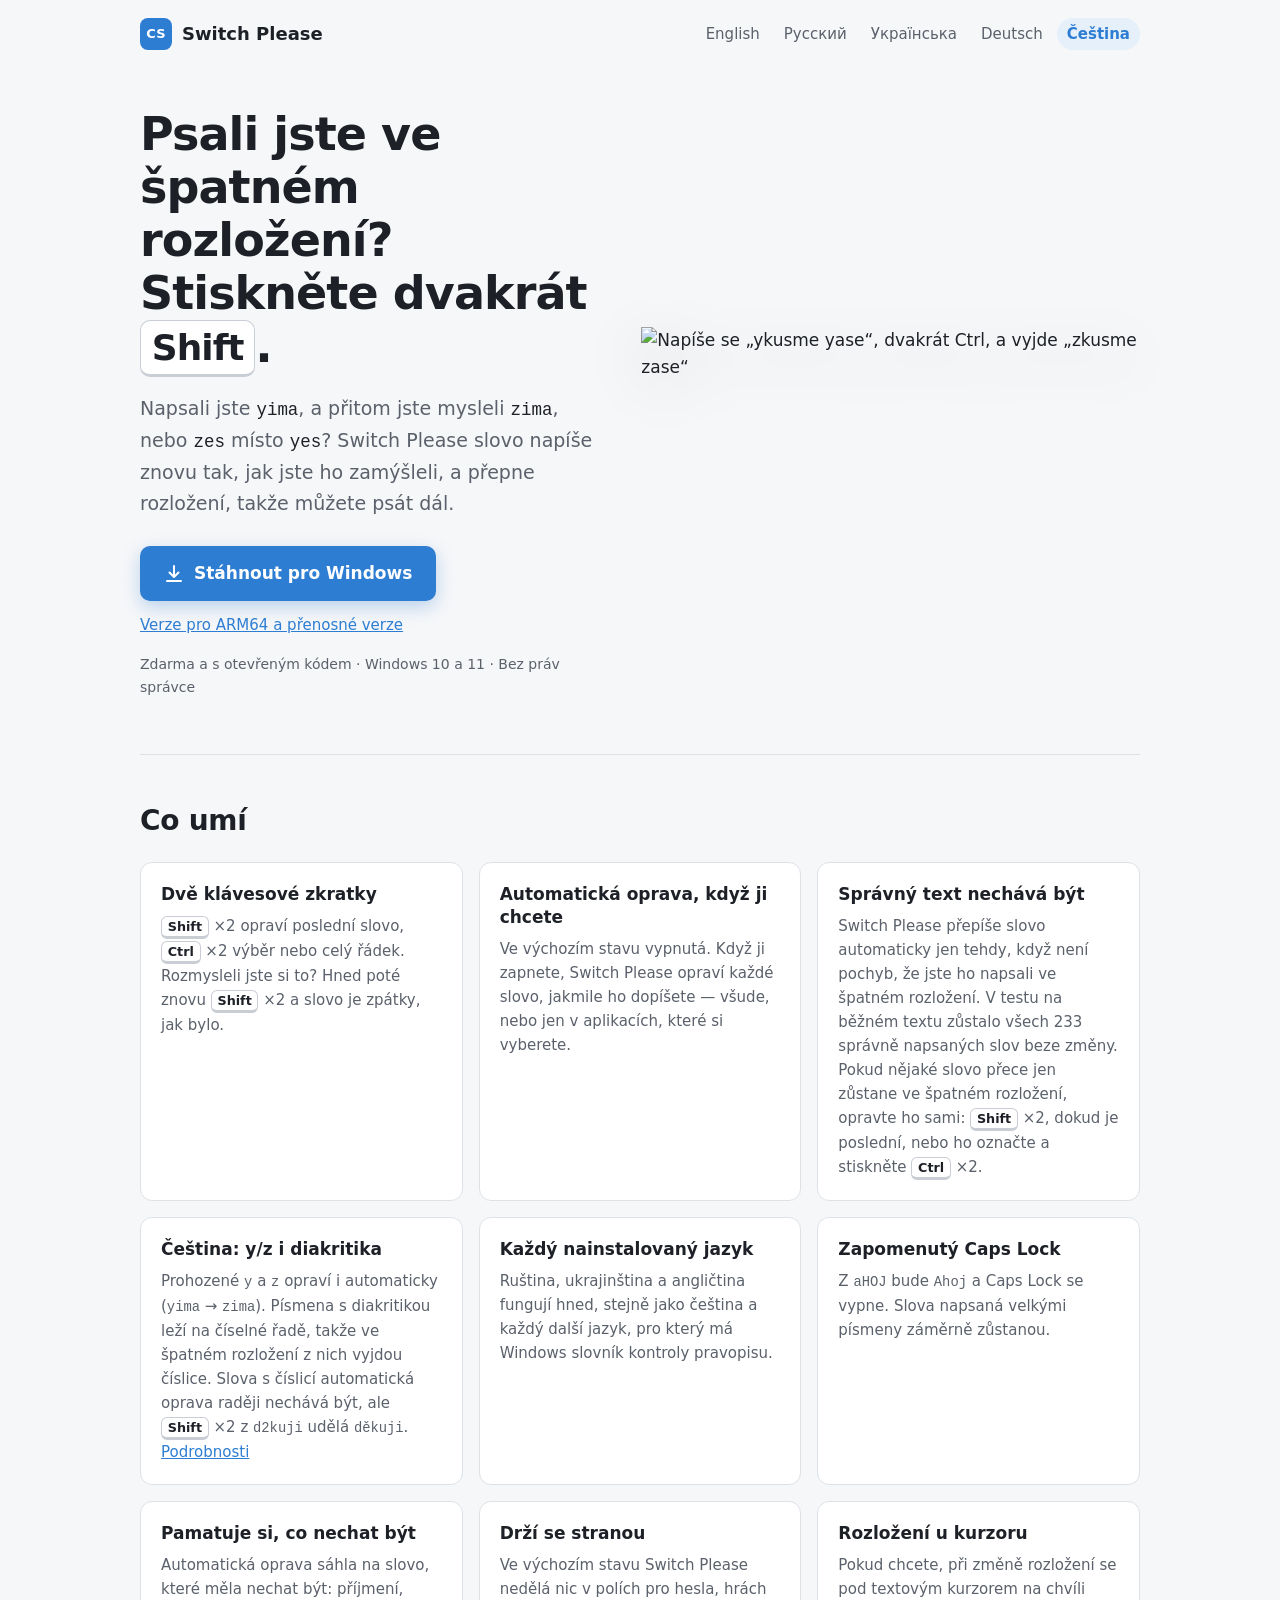
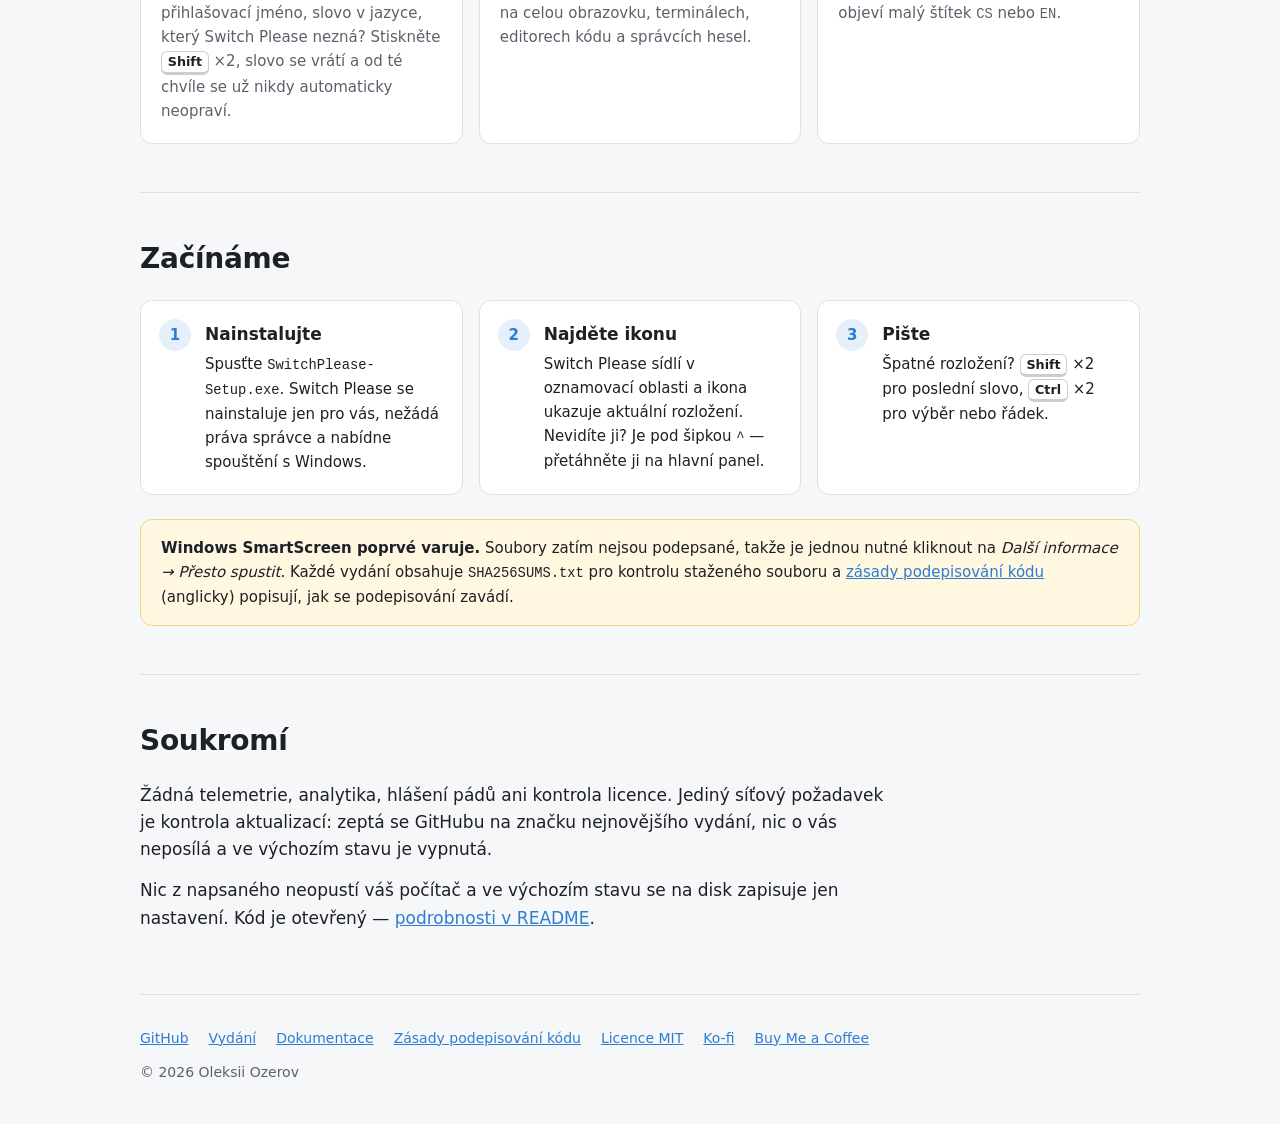
==== commit 2fe851de: "Say which hotkey fixes a word that is no longer the last one" ====
--- a/site/cs/index.html
+++ b/site/cs/index.html
@@ -86,7 +86,7 @@
         </article>
         <article class="card">
           <h3>Správný text nechává být</h3>
-          <p>Switch Please přepíše slovo automaticky jen tehdy, když není pochyb, že jste ho napsali ve špatném rozložení. V testu na běžném textu zůstalo všech 233 správně napsaných slov beze změny. Pokud nějaké slovo přece jen zůstane ve špatném rozložení, stiskněte <kbd>Shift</kbd> ×2.</p>
+          <p>Switch Please přepíše slovo automaticky jen tehdy, když není pochyb, že jste ho napsali ve špatném rozložení. V testu na běžném textu zůstalo všech 233 správně napsaných slov beze změny. Pokud nějaké slovo přece jen zůstane ve špatném rozložení, opravte ho sami: <kbd>Shift</kbd> ×2, dokud je poslední, nebo ho označte a stiskněte <kbd>Ctrl</kbd> ×2.</p>
         </article>
         <article class="card">
           <h3>Čeština: y/z i diakritika</h3>
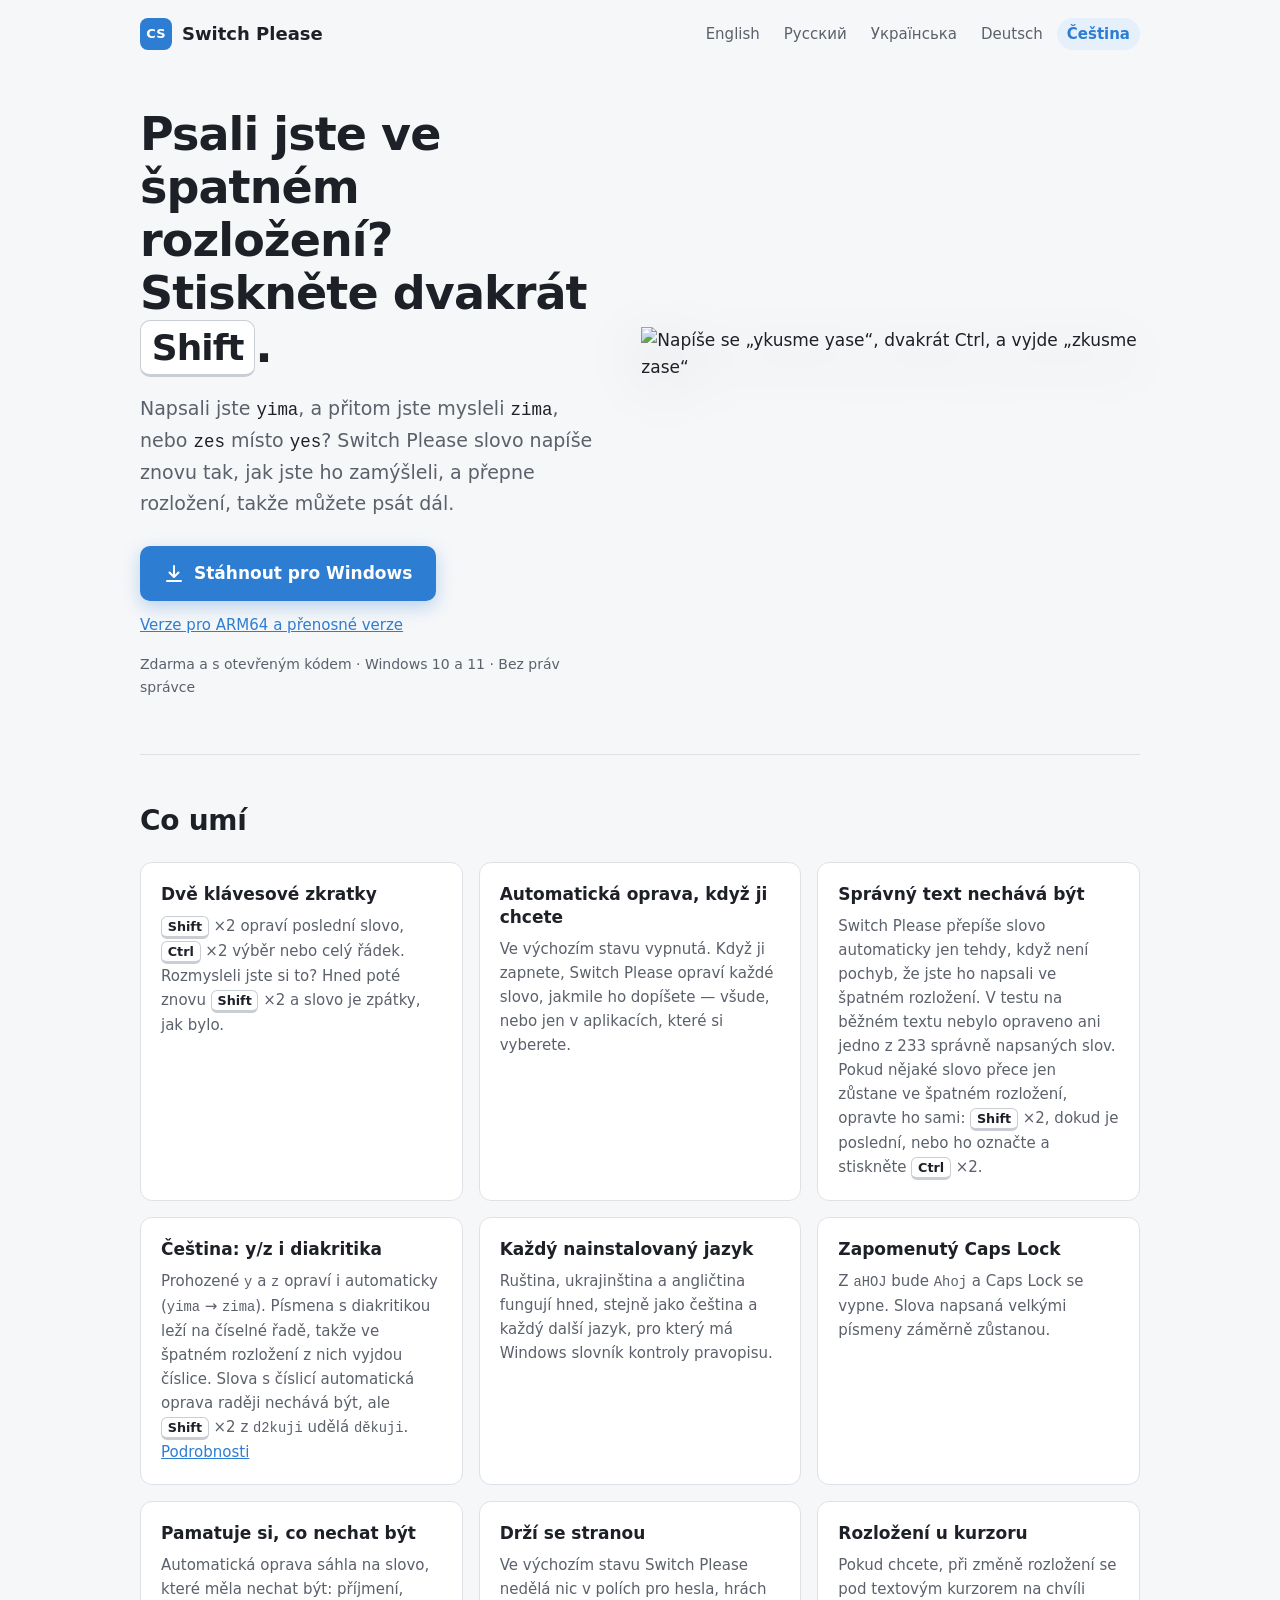
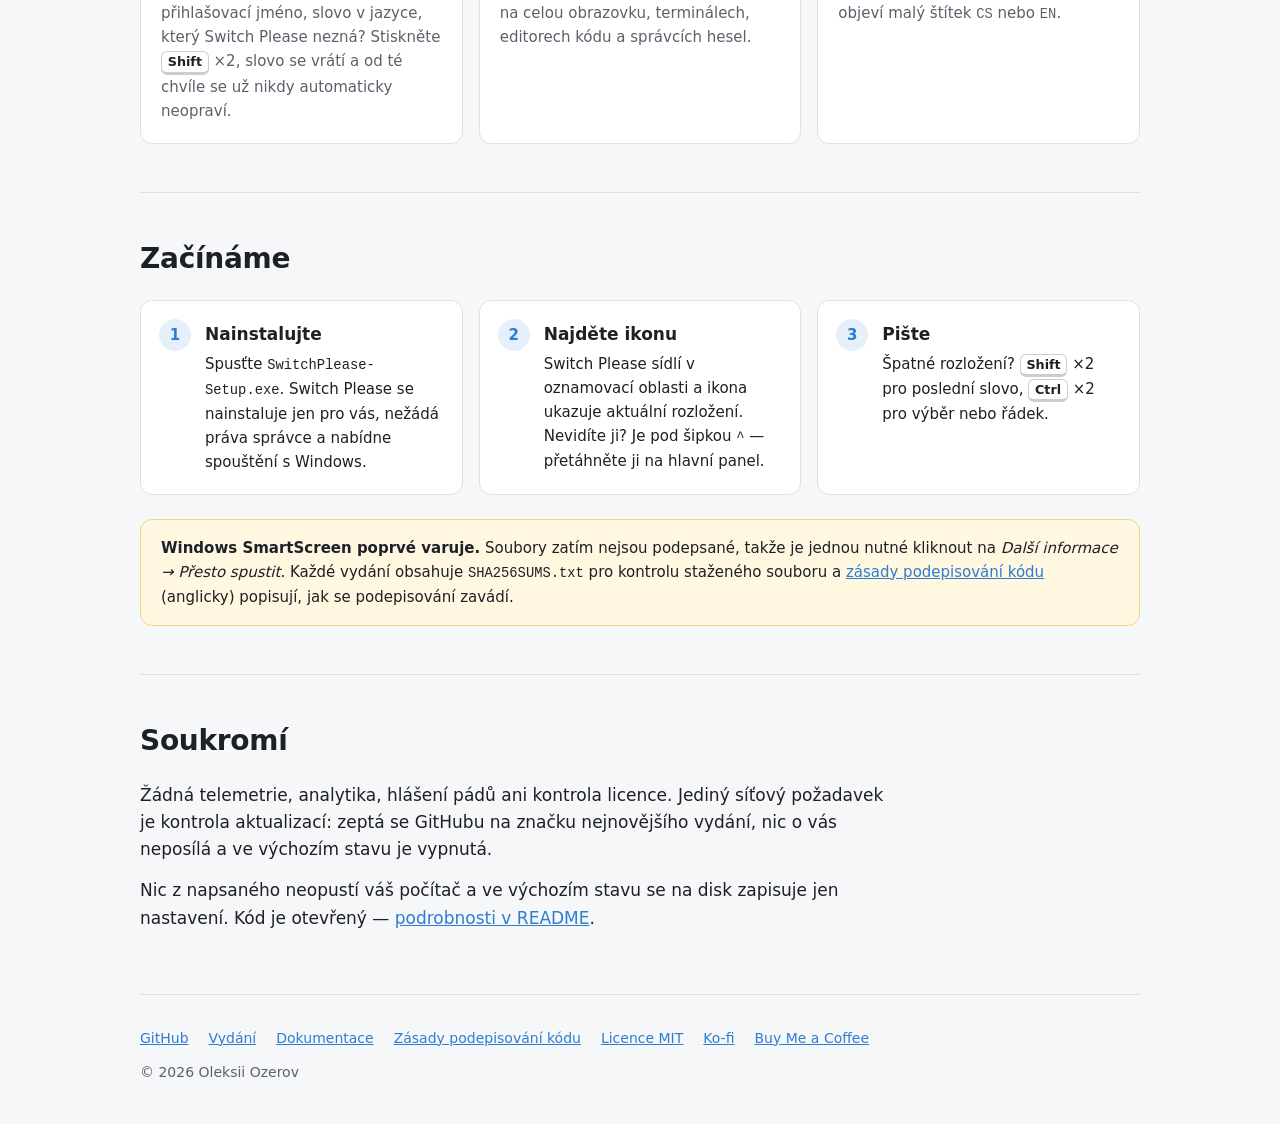
==== commit cfd87217: "Say corrected, not touched, in the other four languages too" ====
--- a/site/cs/index.html
+++ b/site/cs/index.html
@@ -86,7 +86,7 @@
         </article>
         <article class="card">
           <h3>Správný text nechává být</h3>
-          <p>Switch Please přepíše slovo automaticky jen tehdy, když není pochyb, že jste ho napsali ve špatném rozložení. V testu na běžném textu zůstalo všech 233 správně napsaných slov beze změny. Pokud nějaké slovo přece jen zůstane ve špatném rozložení, opravte ho sami: <kbd>Shift</kbd> ×2, dokud je poslední, nebo ho označte a stiskněte <kbd>Ctrl</kbd> ×2.</p>
+          <p>Switch Please přepíše slovo automaticky jen tehdy, když není pochyb, že jste ho napsali ve špatném rozložení. V testu na běžném textu nebylo opraveno ani jedno z 233 správně napsaných slov. Pokud nějaké slovo přece jen zůstane ve špatném rozložení, opravte ho sami: <kbd>Shift</kbd> ×2, dokud je poslední, nebo ho označte a stiskněte <kbd>Ctrl</kbd> ×2.</p>
         </article>
         <article class="card">
           <h3>Čeština: y/z i diakritika</h3>
